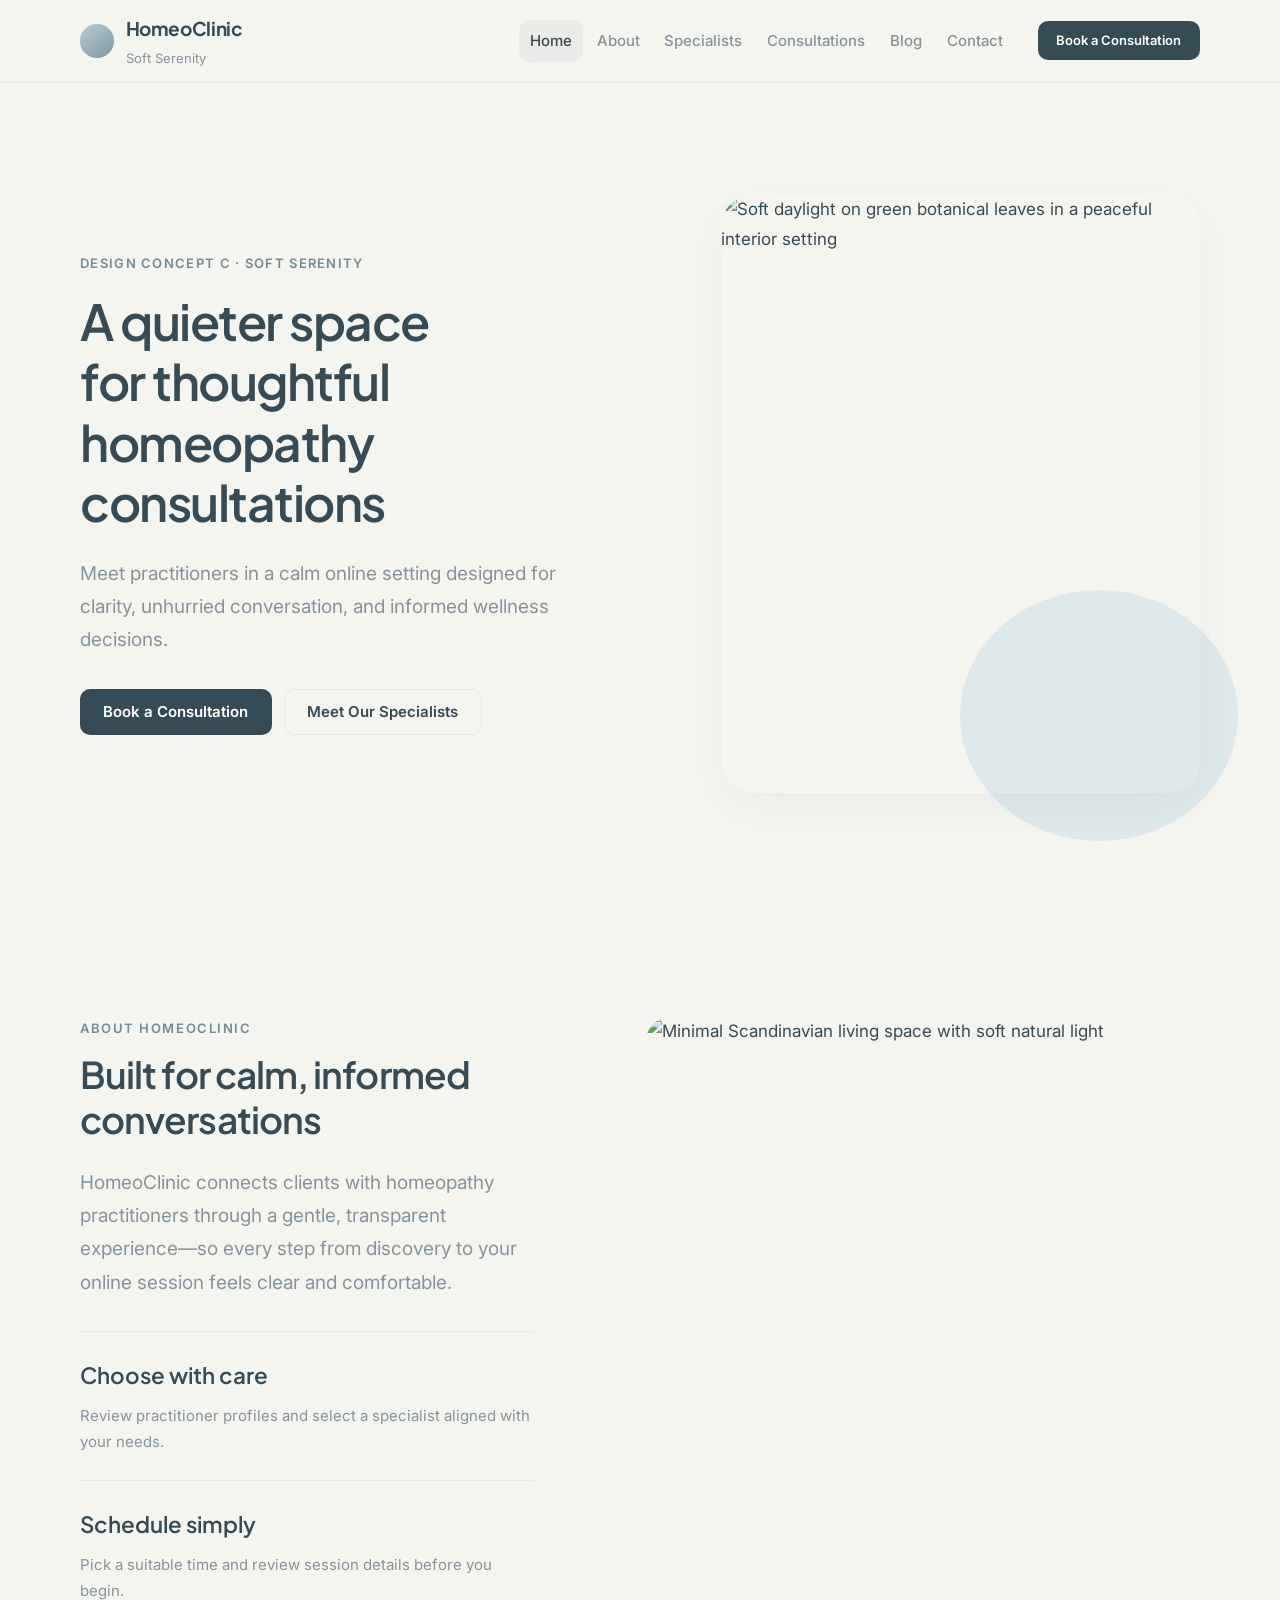
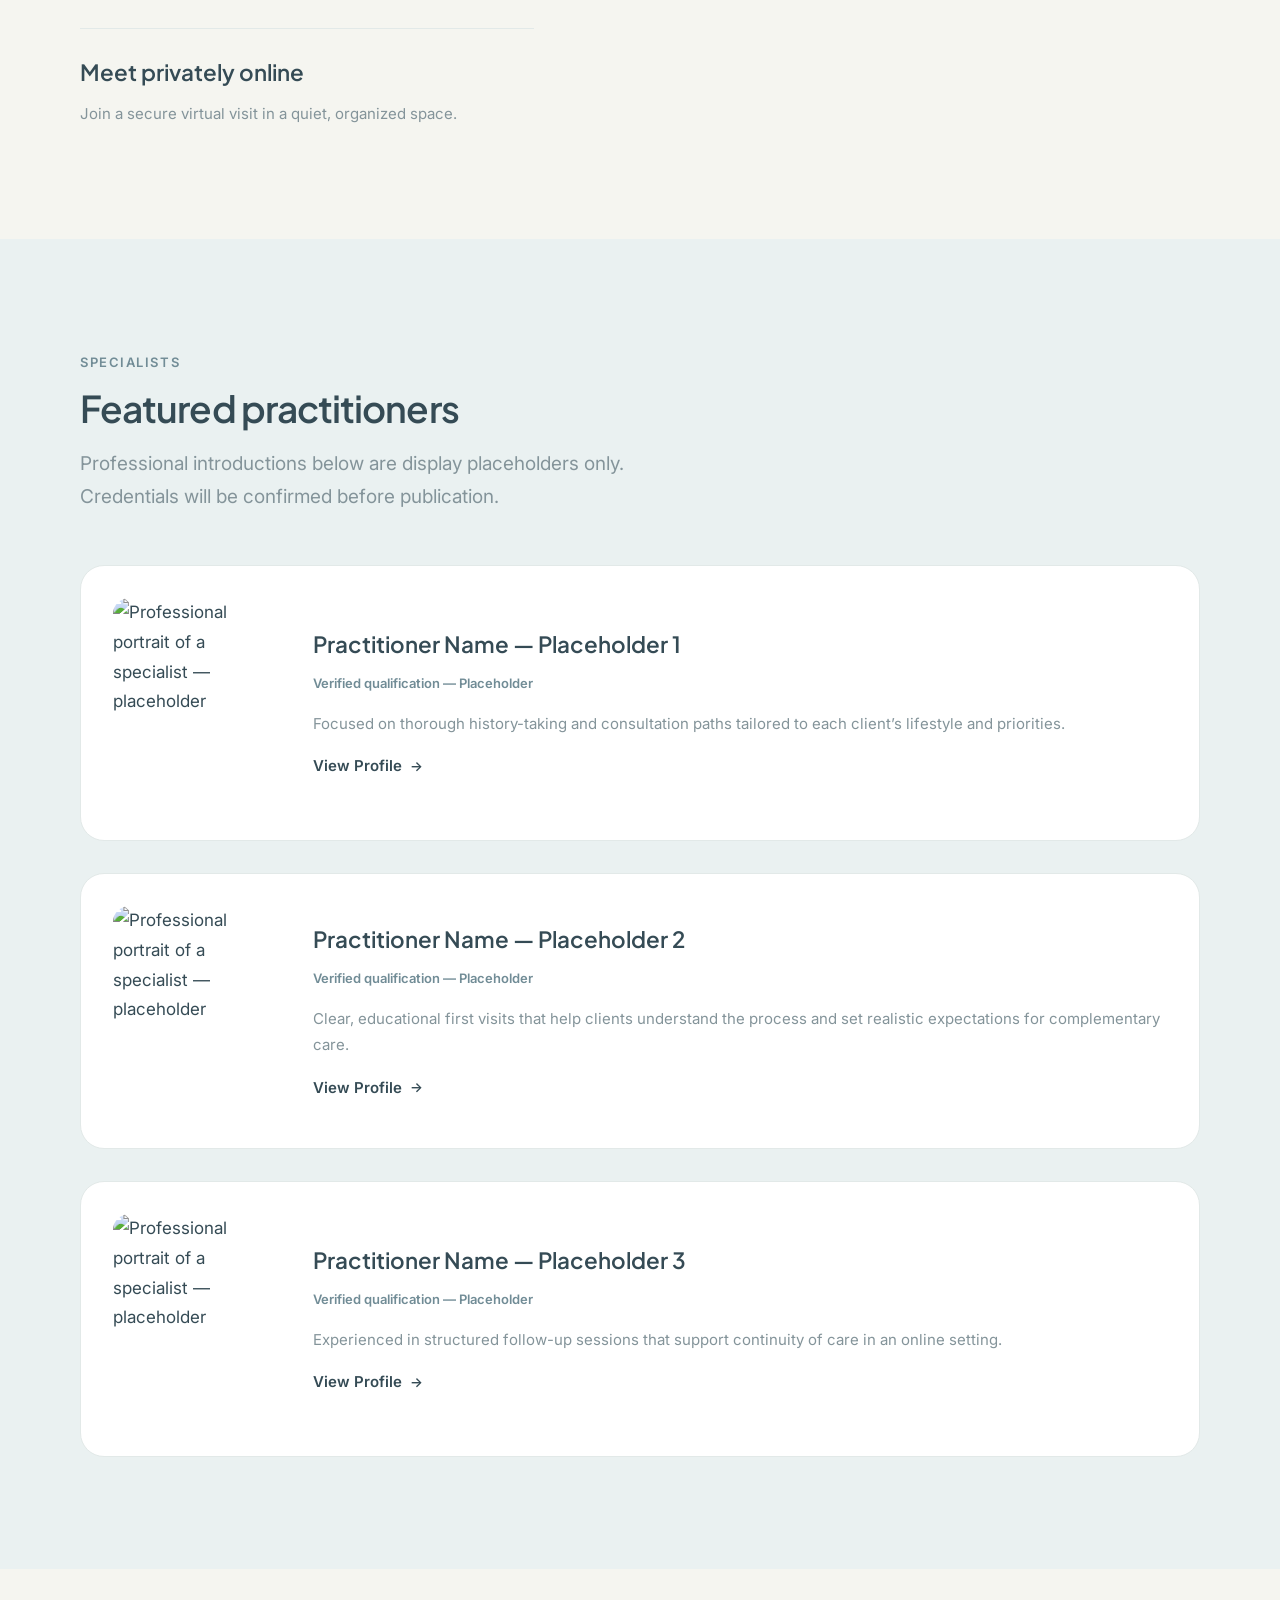
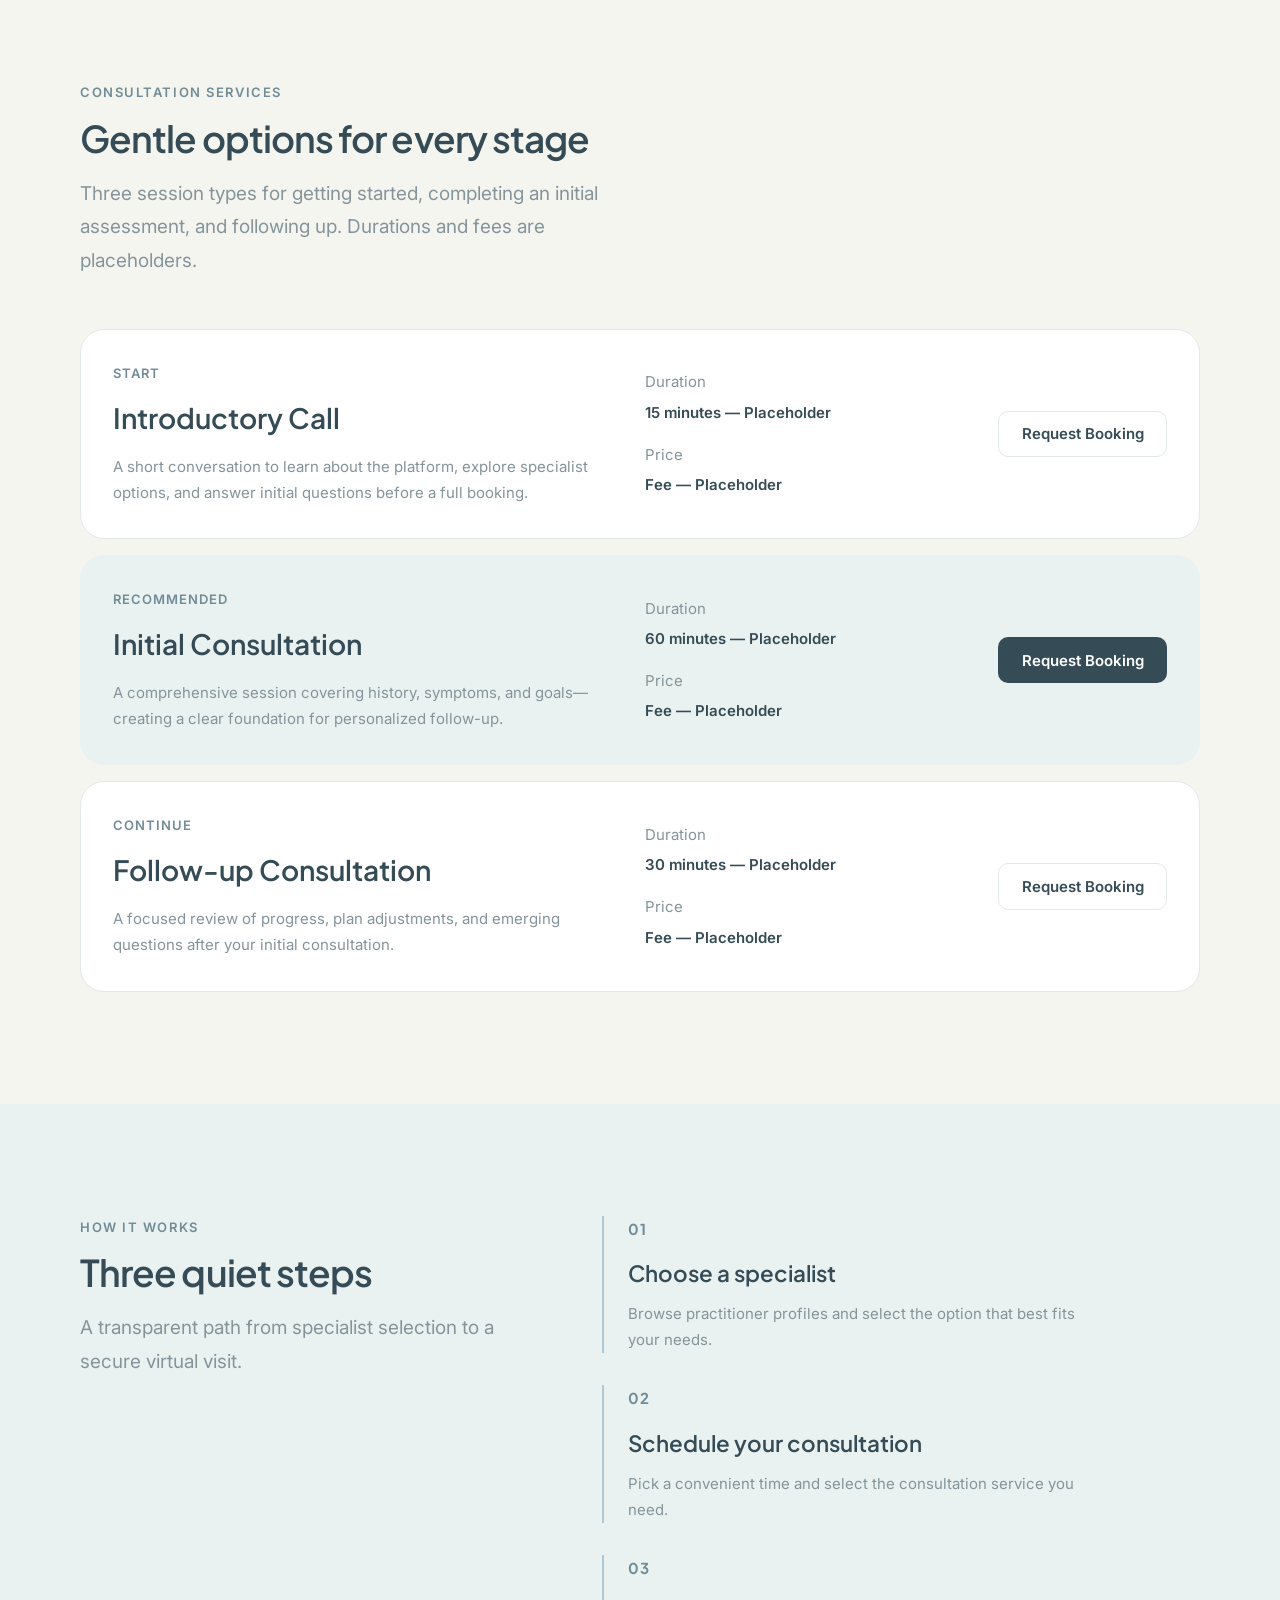
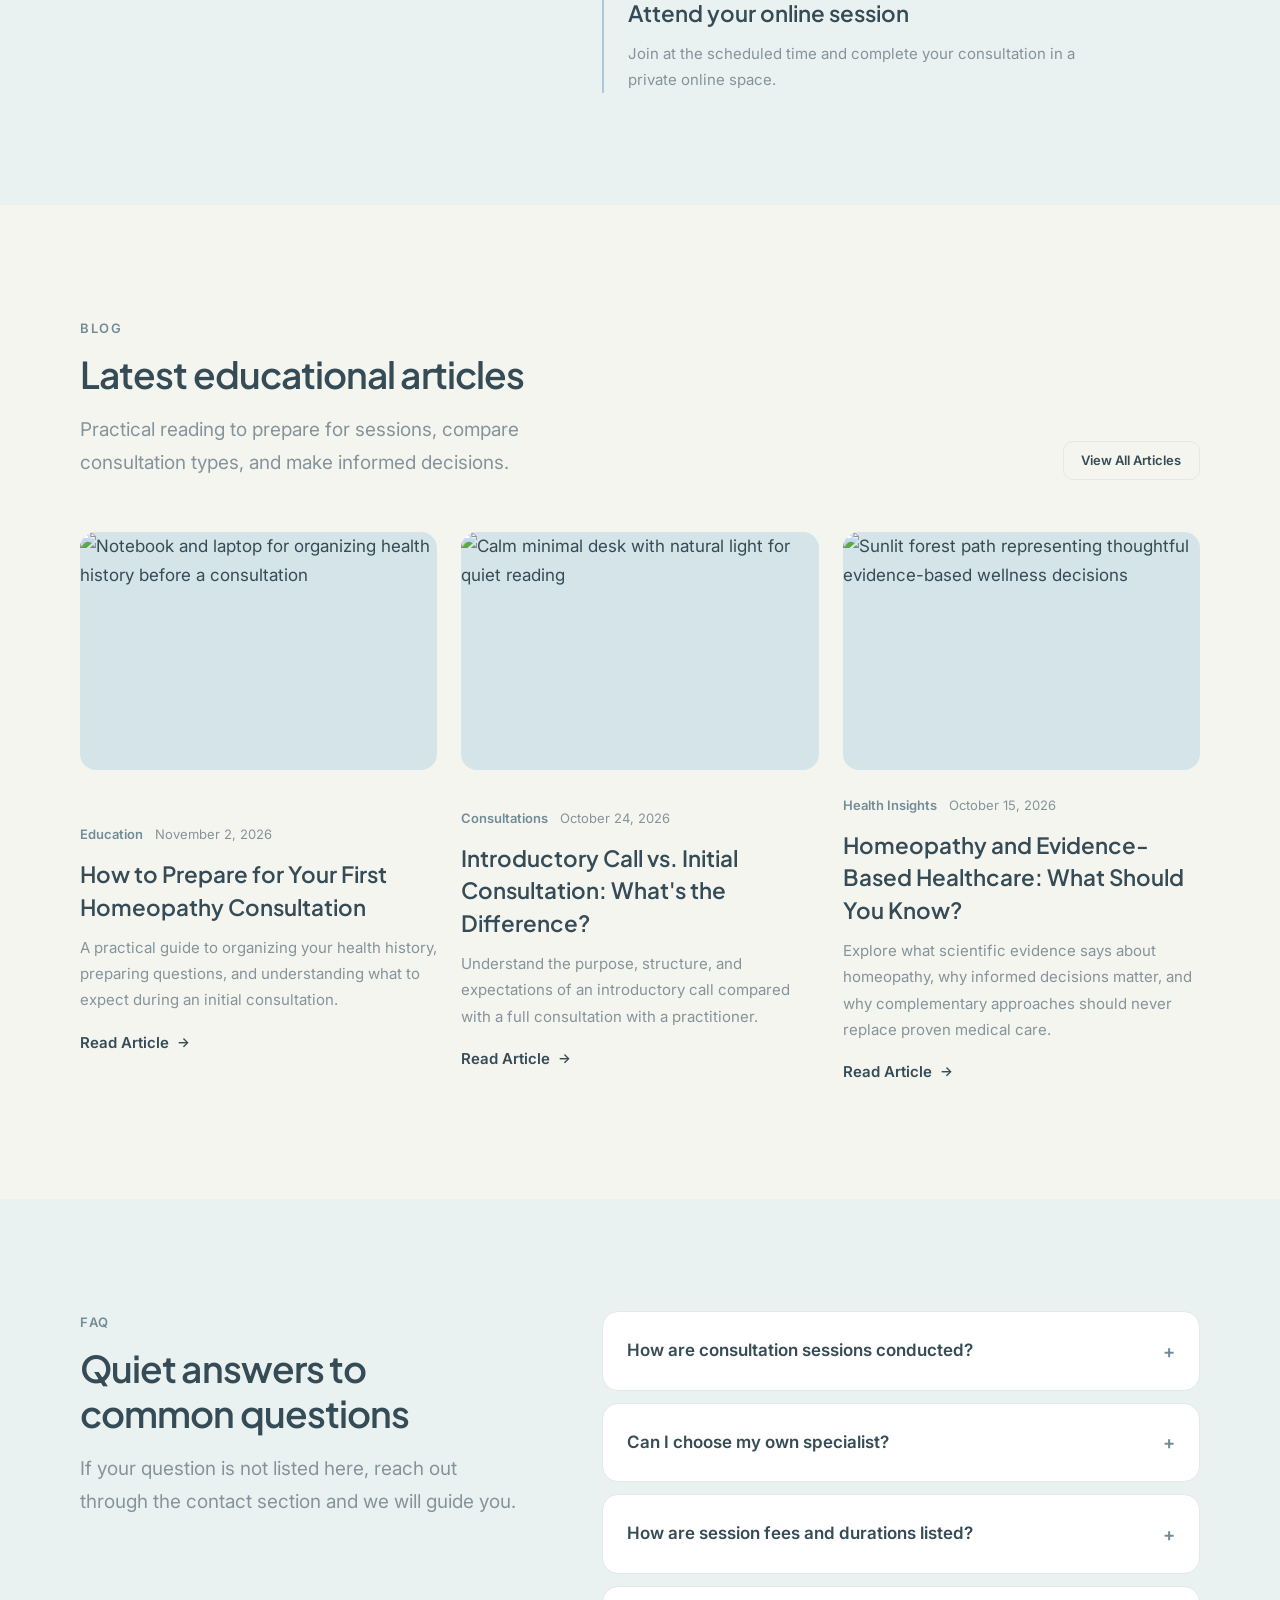
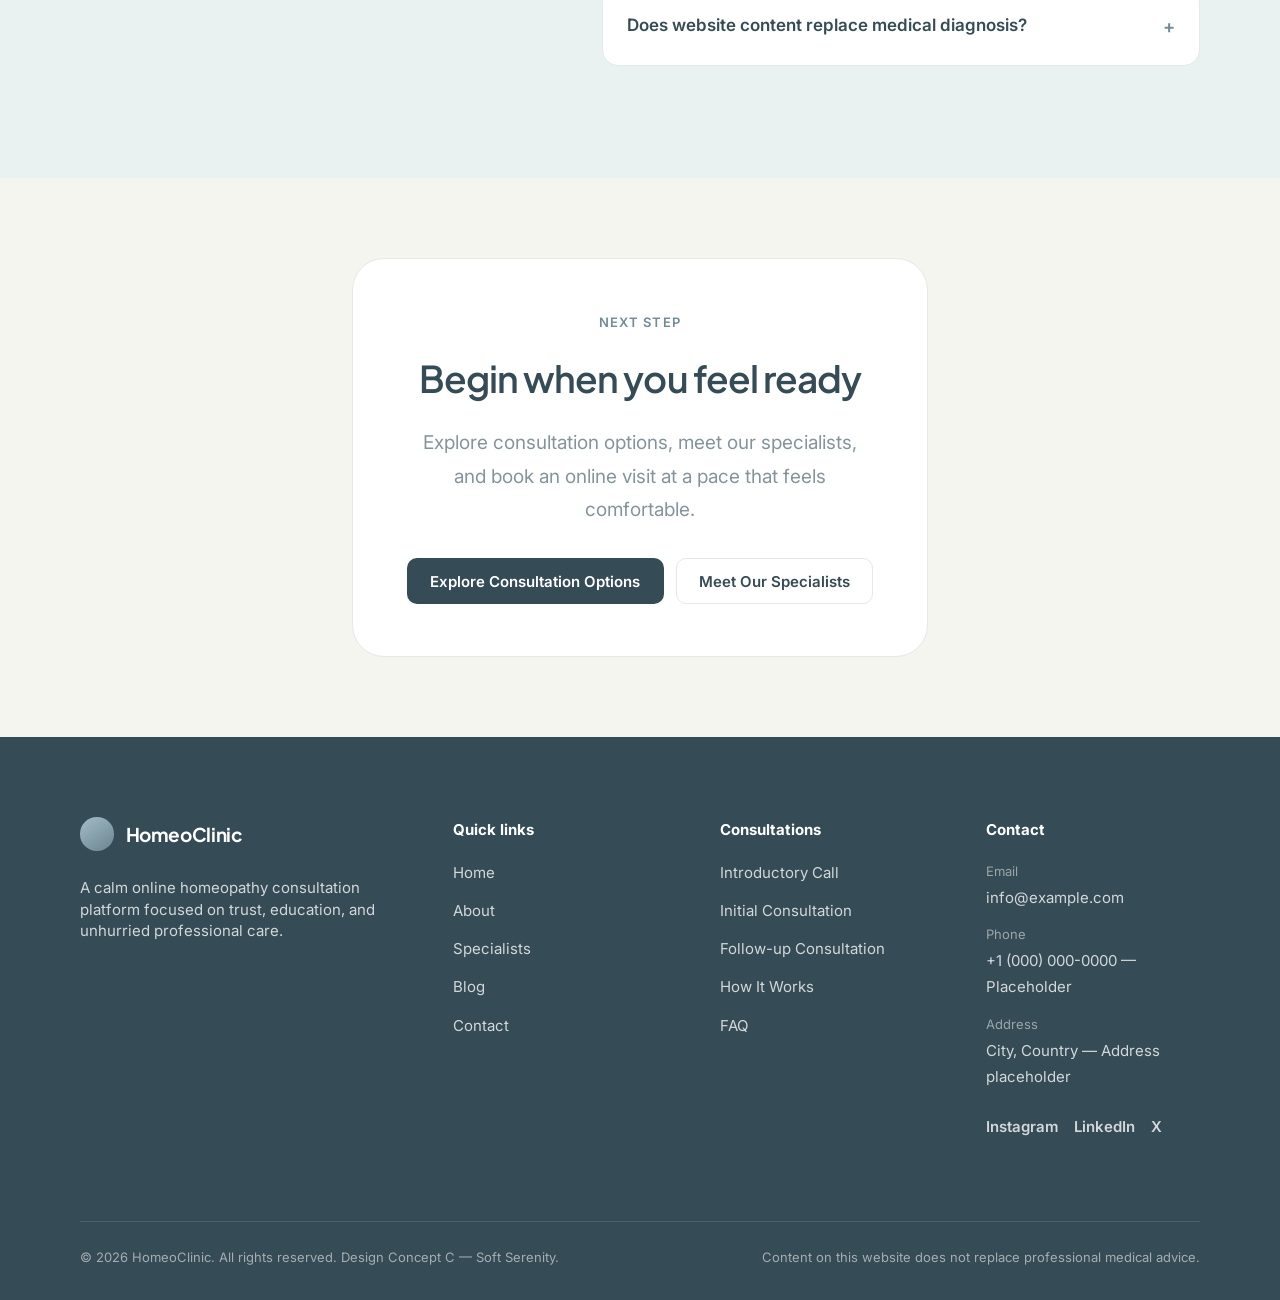
==== 3/index-serenity.html @ cbde7ae1 "1.0" ====
<!DOCTYPE html>
<html lang="en" dir="ltr">
<head>
  <meta charset="UTF-8">
  <meta name="viewport" content="width=device-width, initial-scale=1.0">
  <meta name="description" content="HomeoClinic Soft Serenity — a calm, minimal online homeopathy consultation experience with verified practitioners and thoughtful guidance.">
  <title>HomeoClinic | Soft Serenity — Calm Online Consultations</title>
  <link rel="preconnect" href="https://fonts.googleapis.com">
  <link rel="preconnect" href="https://fonts.gstatic.com" crossorigin>
  <link href="https://fonts.googleapis.com/css2?family=Inter:wght@400;500;600&family=Manrope:wght@400;500;600;700&family=Plus+Jakarta+Sans:wght@500;600;700&display=swap" rel="stylesheet">
  <link rel="stylesheet" href="css/serenity-style.css">
  <link rel="stylesheet" href="../shared/hero-scroll.css">
</head>
<body>
  <a class="skip-link" href="#main">Skip to main content</a>

  <header class="site-header">
    <div class="container site-header__inner">
      <a class="brand" href="index-serenity.html" aria-label="HomeoClinic — Home">
        <span class="brand__mark" aria-hidden="true"></span>
        <span class="brand__text">
          <span class="brand__name">HomeoClinic</span>
          <span class="brand__tag">Soft Serenity</span>
        </span>
      </a>

      <input class="nav-toggle" type="checkbox" id="nav-toggle" aria-label="Toggle navigation menu">
      <label class="nav-toggle-btn" for="nav-toggle">
        <span class="nav-toggle-btn__bar" aria-hidden="true"></span>
        <span class="nav-toggle-btn__bar" aria-hidden="true"></span>
        <span class="nav-toggle-btn__bar" aria-hidden="true"></span>
        <span class="visually-hidden">Main menu</span>
      </label>

      <nav class="main-nav" aria-label="Primary">
        <ul class="main-nav__list">
          <li><a class="main-nav__link main-nav__link--active" href="index-serenity.html" aria-current="page">Home</a></li>
          <li><a class="main-nav__link" href="#about">About</a></li>
          <li><a class="main-nav__link" href="#specialists">Specialists</a></li>
          <li><a class="main-nav__link" href="#services">Consultations</a></li>
          <li><a class="main-nav__link" href="#blog">Blog</a></li>
          <li><a class="main-nav__link" href="#contact">Contact</a></li>
        </ul>
        <a class="btn btn--primary btn--sm site-header__cta" href="#services">Book a Consultation</a>
      </nav>
    </div>
  </header>

  <main id="main">
    <section class="hero" data-hero aria-labelledby="hero-title">
      <div class="container hero__grid">
        <div class="hero__copy" data-hero-copy>
          <p class="hero__eyebrow">Design Concept C · Soft Serenity</p>
          <h1 id="hero-title" class="hero__title">A quieter space for thoughtful homeopathy consultations</h1>
          <p class="hero__desc">
            Meet practitioners in a calm online setting designed for clarity, unhurried conversation, and informed wellness decisions.
          </p>
          <div class="hero__actions">
            <a class="btn btn--primary" href="#services">Book a Consultation</a>
            <a class="btn btn--quiet" href="#specialists">Meet Our Specialists</a>
          </div>
        </div>
        <figure class="hero__visual" data-hero-visual>
          <img
            class="hero__image"
            src="https://images.unsplash.com/photo-1501004318641-b39e6451bec6?auto=format&fit=crop&w=1400&q=80"
            alt="Soft daylight on green botanical leaves in a peaceful interior setting"
            width="1400"
            height="1600">
        </figure>
      </div>
    </section>

    <section class="about section" id="about" aria-labelledby="about-title">
      <div class="container about__layout">
        <div class="about__intro">
          <p class="section-label">About HomeoClinic</p>
          <h2 id="about-title" class="section-title">Built for calm, informed conversations</h2>
        </div>
        <div class="about__body">
          <p class="about__lead">
            HomeoClinic connects clients with homeopathy practitioners through a gentle, transparent experience—so every step from discovery to your online session feels clear and comfortable.
          </p>
          <div class="about__points">
            <article class="about__point">
              <h3 class="about__point-title">Choose with care</h3>
              <p class="about__point-text">Review practitioner profiles and select a specialist aligned with your needs.</p>
            </article>
            <article class="about__point">
              <h3 class="about__point-title">Schedule simply</h3>
              <p class="about__point-text">Pick a suitable time and review session details before you begin.</p>
            </article>
            <article class="about__point">
              <h3 class="about__point-title">Meet privately online</h3>
              <p class="about__point-text">Join a secure virtual visit in a quiet, organized space.</p>
            </article>
          </div>
        </div>
        <figure class="about__visual">
          <img
            class="about__image"
            src="https://images.unsplash.com/photo-1618221195710-dd6b41faaea6?auto=format&fit=crop&w=1200&q=80"
            alt="Minimal Scandinavian living space with soft natural light"
            width="1200"
            height="900"
            loading="lazy">
        </figure>
      </div>
    </section>

    <section class="specialists section section--soft" id="specialists" aria-labelledby="specialists-title">
      <div class="container">
        <div class="section-header">
          <p class="section-label">Specialists</p>
          <h2 id="specialists-title" class="section-title">Featured practitioners</h2>
          <p class="section-lead">
            Professional introductions below are display placeholders only. Credentials will be confirmed before publication.
          </p>
        </div>

        <div class="specialists__list">
          <article class="specialist">
            <img
              class="specialist__image"
              src="https://images.unsplash.com/photo-1559839734-2b71ea197ec2?auto=format&fit=crop&w=800&q=80"
              alt="Professional portrait of a specialist — placeholder"
              width="800"
              height="1000"
              loading="lazy">
            <div class="specialist__content">
              <h3 class="specialist__name">Practitioner Name — Placeholder 1</h3>
              <p class="specialist__cred">Verified qualification — Placeholder</p>
              <p class="specialist__bio">
                Focused on thorough history-taking and consultation paths tailored to each client’s lifestyle and priorities.
              </p>
              <a class="text-link" href="#specialists">View Profile</a>
            </div>
          </article>

          <article class="specialist">
            <img
              class="specialist__image"
              src="https://images.unsplash.com/photo-1612349317150-e413f6a5b16d?auto=format&fit=crop&w=800&q=80"
              alt="Professional portrait of a specialist — placeholder"
              width="800"
              height="1000"
              loading="lazy">
            <div class="specialist__content">
              <h3 class="specialist__name">Practitioner Name — Placeholder 2</h3>
              <p class="specialist__cred">Verified qualification — Placeholder</p>
              <p class="specialist__bio">
                Clear, educational first visits that help clients understand the process and set realistic expectations for complementary care.
              </p>
              <a class="text-link" href="#specialists">View Profile</a>
            </div>
          </article>

          <article class="specialist">
            <img
              class="specialist__image"
              src="https://images.unsplash.com/photo-1594824476967-48c8b964273f?auto=format&fit=crop&w=800&q=80"
              alt="Professional portrait of a specialist — placeholder"
              width="800"
              height="1000"
              loading="lazy">
            <div class="specialist__content">
              <h3 class="specialist__name">Practitioner Name — Placeholder 3</h3>
              <p class="specialist__cred">Verified qualification — Placeholder</p>
              <p class="specialist__bio">
                Experienced in structured follow-up sessions that support continuity of care in an online setting.
              </p>
              <a class="text-link" href="#specialists">View Profile</a>
            </div>
          </article>
        </div>
      </div>
    </section>

    <section class="services section" id="services" aria-labelledby="services-title">
      <div class="container">
        <div class="section-header">
          <p class="section-label">Consultation Services</p>
          <h2 id="services-title" class="section-title">Gentle options for every stage</h2>
          <p class="section-lead">
            Three session types for getting started, completing an initial assessment, and following up. Durations and fees are placeholders.
          </p>
        </div>

        <div class="services__rows">
          <article class="service-row">
            <div class="service-row__main">
              <p class="service-row__eyebrow">Start</p>
              <h3 class="service-row__title">Introductory Call</h3>
              <p class="service-row__desc">
                A short conversation to learn about the platform, explore specialist options, and answer initial questions before a full booking.
              </p>
            </div>
            <dl class="service-row__meta">
              <div>
                <dt>Duration</dt>
                <dd>15 minutes — Placeholder</dd>
              </div>
              <div>
                <dt>Price</dt>
                <dd>Fee — Placeholder</dd>
              </div>
            </dl>
            <a class="btn btn--soft" href="#services">Request Booking</a>
          </article>

          <article class="service-row service-row--featured">
            <div class="service-row__main">
              <p class="service-row__eyebrow">Recommended</p>
              <h3 class="service-row__title">Initial Consultation</h3>
              <p class="service-row__desc">
                A comprehensive session covering history, symptoms, and goals—creating a clear foundation for personalized follow-up.
              </p>
            </div>
            <dl class="service-row__meta">
              <div>
                <dt>Duration</dt>
                <dd>60 minutes — Placeholder</dd>
              </div>
              <div>
                <dt>Price</dt>
                <dd>Fee — Placeholder</dd>
              </div>
            </dl>
            <a class="btn btn--primary" href="#services">Request Booking</a>
          </article>

          <article class="service-row">
            <div class="service-row__main">
              <p class="service-row__eyebrow">Continue</p>
              <h3 class="service-row__title">Follow-up Consultation</h3>
              <p class="service-row__desc">
                A focused review of progress, plan adjustments, and emerging questions after your initial consultation.
              </p>
            </div>
            <dl class="service-row__meta">
              <div>
                <dt>Duration</dt>
                <dd>30 minutes — Placeholder</dd>
              </div>
              <div>
                <dt>Price</dt>
                <dd>Fee — Placeholder</dd>
              </div>
            </dl>
            <a class="btn btn--soft" href="#services">Request Booking</a>
          </article>
        </div>
      </div>
    </section>

    <section class="process section section--soft" id="how-it-works" aria-labelledby="process-title">
      <div class="container process__layout">
        <div class="process__intro">
          <p class="section-label">How It Works</p>
          <h2 id="process-title" class="section-title">Three quiet steps</h2>
          <p class="section-lead">
            A transparent path from specialist selection to a secure virtual visit.
          </p>
        </div>
        <ol class="process__steps">
          <li class="process__step">
            <span class="process__num">01</span>
            <h3 class="process__title">Choose a specialist</h3>
            <p class="process__text">Browse practitioner profiles and select the option that best fits your needs.</p>
          </li>
          <li class="process__step">
            <span class="process__num">02</span>
            <h3 class="process__title">Schedule your consultation</h3>
            <p class="process__text">Pick a convenient time and select the consultation service you need.</p>
          </li>
          <li class="process__step">
            <span class="process__num">03</span>
            <h3 class="process__title">Attend your online session</h3>
            <p class="process__text">Join at the scheduled time and complete your consultation in a private online space.</p>
          </li>
        </ol>
      </div>
    </section>

    <section class="blog section" id="blog" aria-labelledby="blog-title">
      <div class="container">
        <div class="section-header section-header--split">
          <div>
            <p class="section-label">Blog</p>
            <h2 id="blog-title" class="section-title">Latest educational articles</h2>
            <p class="section-lead">
              Practical reading to prepare for sessions, compare consultation types, and make informed decisions.
            </p>
          </div>
          <a class="btn btn--quiet btn--sm" href="#blog">View All Articles</a>
        </div>

        <div class="articles">
          <article class="article">
            <a class="article__media" href="#blog" tabindex="-1" aria-hidden="true">
              <img
                class="article__image"
                src="https://images.unsplash.com/photo-1454165804606-c3d57bc86b40?auto=format&fit=crop&w=900&q=80"
                alt="Notebook and laptop for organizing health history before a consultation"
                width="900"
                height="600"
                loading="lazy">
            </a>
            <div class="article__body">
              <p class="article__meta">
                <span class="article__category">Education</span>
                <time datetime="2026-11-02">November 2, 2026</time>
              </p>
              <h3 class="article__title">
                <a href="#blog">How to Prepare for Your First Homeopathy Consultation</a>
              </h3>
              <p class="article__excerpt">
                A practical guide to organizing your health history, preparing questions, and understanding what to expect during an initial consultation.
              </p>
              <a class="text-link" href="#blog">Read Article</a>
            </div>
          </article>

          <article class="article">
            <a class="article__media" href="#blog" tabindex="-1" aria-hidden="true">
              <img
                class="article__image"
                src="https://images.unsplash.com/photo-1519710164239-da123dc03ef4?auto=format&fit=crop&w=900&q=80"
                alt="Calm minimal desk with natural light for quiet reading"
                width="900"
                height="600"
                loading="lazy">
            </a>
            <div class="article__body">
              <p class="article__meta">
                <span class="article__category">Consultations</span>
                <time datetime="2026-10-24">October 24, 2026</time>
              </p>
              <h3 class="article__title">
                <a href="#blog">Introductory Call vs. Initial Consultation: What's the Difference?</a>
              </h3>
              <p class="article__excerpt">
                Understand the purpose, structure, and expectations of an introductory call compared with a full consultation with a practitioner.
              </p>
              <a class="text-link" href="#blog">Read Article</a>
            </div>
          </article>

          <article class="article">
            <a class="article__media" href="#blog" tabindex="-1" aria-hidden="true">
              <img
                class="article__image"
                src="https://images.unsplash.com/photo-1441974231531-c6227db76b6e?auto=format&fit=crop&w=900&q=80"
                alt="Sunlit forest path representing thoughtful evidence-based wellness decisions"
                width="900"
                height="600"
                loading="lazy">
            </a>
            <div class="article__body">
              <p class="article__meta">
                <span class="article__category">Health Insights</span>
                <time datetime="2026-10-15">October 15, 2026</time>
              </p>
              <h3 class="article__title">
                <a href="#blog">Homeopathy and Evidence-Based Healthcare: What Should You Know?</a>
              </h3>
              <p class="article__excerpt">
                Explore what scientific evidence says about homeopathy, why informed decisions matter, and why complementary approaches should never replace proven medical care.
              </p>
              <a class="text-link" href="#blog">Read Article</a>
            </div>
          </article>
        </div>
      </div>
    </section>

    <section class="faq section section--soft" id="faq" aria-labelledby="faq-title">
      <div class="container faq__layout">
        <div class="faq__intro">
          <p class="section-label">FAQ</p>
          <h2 id="faq-title" class="section-title">Quiet answers to common questions</h2>
          <p class="section-lead">
            If your question is not listed here, reach out through the contact section and we will guide you.
          </p>
        </div>

        <div class="faq__list">
          <details class="faq-item">
            <summary class="faq-item__summary">How are consultation sessions conducted?</summary>
            <div class="faq-item__content">
              <p>
                After booking, you receive a private online session link at the scheduled time. Visits take place in a secure virtual space—no in-person attendance is required.
              </p>
            </div>
          </details>

          <details class="faq-item">
            <summary class="faq-item__summary">Can I choose my own specialist?</summary>
            <div class="faq-item__content">
              <p>
                Yes. Before booking, you can review practitioner profiles and select a specialist based on focus area and consultation style.
              </p>
            </div>
          </details>

          <details class="faq-item">
            <summary class="faq-item__summary">How are session fees and durations listed?</summary>
            <div class="faq-item__content">
              <p>
                Each service lists duration and pricing in the Consultations section. Current values are placeholders and will be updated once final rates are confirmed.
              </p>
            </div>
          </details>

          <details class="faq-item">
            <summary class="faq-item__summary">Does website content replace medical diagnosis?</summary>
            <div class="faq-item__content">
              <p>
                No. Articles and consultations offered here are educational and complementary. They do not replace diagnosis, treatment, or advice from your licensed physician. Seek emergency care when needed.
              </p>
            </div>
          </details>
        </div>
      </div>
    </section>

    <section class="final-cta" aria-labelledby="final-cta-title">
      <div class="container final-cta__inner">
        <p class="final-cta__eyebrow">Next step</p>
        <h2 id="final-cta-title" class="final-cta__title">Begin when you feel ready</h2>
        <p class="final-cta__text">
          Explore consultation options, meet our specialists, and book an online visit at a pace that feels comfortable.
        </p>
        <div class="final-cta__actions">
          <a class="btn btn--primary" href="#services">Explore Consultation Options</a>
          <a class="btn btn--quiet" href="#specialists">Meet Our Specialists</a>
        </div>
      </div>
    </section>
  </main>

  <footer class="site-footer" id="contact">
    <div class="container">
      <div class="site-footer__grid">
        <div class="site-footer__brand">
          <a class="brand brand--footer" href="index-serenity.html">
            <span class="brand__mark" aria-hidden="true"></span>
            <span class="brand__text">
              <span class="brand__name">HomeoClinic</span>
            </span>
          </a>
          <p class="site-footer__desc">
            A calm online homeopathy consultation platform focused on trust, education, and unhurried professional care.
          </p>
        </div>

        <nav class="footer-nav" aria-label="Footer navigation">
          <h3 class="footer-nav__title">Quick links</h3>
          <ul class="footer-nav__list">
            <li><a href="index-serenity.html">Home</a></li>
            <li><a href="#about">About</a></li>
            <li><a href="#specialists">Specialists</a></li>
            <li><a href="#blog">Blog</a></li>
            <li><a href="#contact">Contact</a></li>
          </ul>
        </nav>

        <nav class="footer-nav" aria-label="Consultation links">
          <h3 class="footer-nav__title">Consultations</h3>
          <ul class="footer-nav__list">
            <li><a href="#services">Introductory Call</a></li>
            <li><a href="#services">Initial Consultation</a></li>
            <li><a href="#services">Follow-up Consultation</a></li>
            <li><a href="#how-it-works">How It Works</a></li>
            <li><a href="#faq">FAQ</a></li>
          </ul>
        </nav>

        <div class="footer-contact">
          <h3 class="footer-nav__title">Contact</h3>
          <ul class="footer-contact__list">
            <li>
              <span class="footer-contact__label">Email</span>
              <a href="mailto:info@example.com">info@example.com</a>
            </li>
            <li>
              <span class="footer-contact__label">Phone</span>
              <a href="tel:+10000000000">+1 (000) 000-0000 — Placeholder</a>
            </li>
            <li>
              <span class="footer-contact__label">Address</span>
              <span>City, Country — Address placeholder</span>
            </li>
          </ul>
          <ul class="social-links" aria-label="Social media">
            <li><a href="#contact" aria-label="Instagram">Instagram</a></li>
            <li><a href="#contact" aria-label="LinkedIn">LinkedIn</a></li>
            <li><a href="#contact" aria-label="X">X</a></li>
          </ul>
        </div>
      </div>

      <div class="site-footer__bottom">
        <p>&copy; 2026 HomeoClinic. All rights reserved. Design Concept C — Soft Serenity.</p>
        <p class="site-footer__disclaimer">Content on this website does not replace professional medical advice.</p>
      </div>
    </div>
  </footer>
  <script src="../shared/hero-scroll.js" defer></script>
</body>
</html>
---- 3/css/serenity-style.css ----
/* ==========================================================================
   HomeoClinic — Design Concept C: Soft Serenity
   Mobile-first · LTR · Editorial · BEM
   ========================================================================== */

:root {
  --primary: #718C96;
  --primary-dark: #354B55;
  --secondary: #AFC8D5;
  --accent: #D5E4E9;
  --surface-soft: #EAF1F1;
  --background: #F5F5F0;
  --surface: #FFFFFF;
  --text-primary: #354B55;
  --text-secondary: #84949A;
  --border: #E2E9E8;

  --font-body: "Inter", "Manrope", system-ui, sans-serif;
  --font-display: "Plus Jakarta Sans", "Manrope", system-ui, sans-serif;

  --fs-xs: clamp(0.75rem, 0.72rem + 0.12vw, 0.8125rem);
  --fs-sm: clamp(0.875rem, 0.84rem + 0.18vw, 0.9375rem);
  --fs-base: clamp(1rem, 0.97rem + 0.14vw, 1.0625rem);
  --fs-md: clamp(1.0625rem, 1.01rem + 0.25vw, 1.1875rem);
  --fs-lg: clamp(1.2rem, 1.1rem + 0.4vw, 1.4rem);
  --fs-xl: clamp(1.4rem, 1.2rem + 0.7vw, 1.75rem);
  --fs-2xl: clamp(1.7rem, 1.35rem + 1.2vw, 2.35rem);
  --fs-3xl: clamp(2.1rem, 1.55rem + 2vw, 3.1rem);

  --lh-tight: 1.22;
  --lh-snug: 1.45;
  --lh-body: 1.75;

  --space-1: 0.25rem;
  --space-2: 0.5rem;
  --space-3: 0.75rem;
  --space-4: 1rem;
  --space-5: 1.5rem;
  --space-6: 2rem;
  --space-7: 3.25rem;
  --space-8: 5rem;
  --space-9: 7rem;
  --space-10: 9rem;

  --radius-sm: 0.625rem;
  --radius-md: 1rem;
  --radius-lg: 1.5rem;
  --radius-xl: 2rem;

  --shadow-soft: 0 14px 40px rgba(53, 75, 85, 0.05);
  --container: min(1120px, calc(100% - 2.75rem));
  --header-h: 4.75rem;
  --transition: 240ms ease;
}

*,
*::before,
*::after {
  box-sizing: border-box;
}

html {
  scroll-behavior: smooth;
}

body {
  margin: 0;
  font-family: var(--font-body);
  font-size: var(--fs-base);
  line-height: var(--lh-body);
  color: var(--text-primary);
  background: var(--background);
  text-rendering: optimizeLegibility;
  -webkit-font-smoothing: antialiased;
}

img {
  display: block;
  max-width: 100%;
  height: auto;
}

a {
  color: inherit;
  text-decoration: none;
}

ul,
ol {
  margin: 0;
  padding: 0;
  list-style: none;
}

h1,
h2,
h3,
p,
figure,
dl,
dd {
  margin: 0;
}

button,
input,
summary {
  font: inherit;
}

:focus-visible {
  outline: 2px solid var(--primary);
  outline-offset: 3px;
}

.visually-hidden {
  position: absolute;
  width: 1px;
  height: 1px;
  padding: 0;
  margin: -1px;
  overflow: hidden;
  clip: rect(0, 0, 0, 0);
  white-space: nowrap;
  border: 0;
}

.skip-link {
  position: absolute;
  left: var(--space-4);
  top: -100%;
  z-index: 1000;
  padding: var(--space-3) var(--space-4);
  background: var(--primary-dark);
  color: var(--surface);
  border-radius: var(--radius-sm);
}

.skip-link:focus {
  top: var(--space-4);
}

.container {
  width: var(--container);
  margin-left: auto;
  margin-right: auto;
}

.section {
  padding-top: var(--space-8);
  padding-bottom: var(--space-8);
}

.section--soft {
  background: var(--surface-soft);
}

.section-label {
  margin-bottom: var(--space-3);
  font-size: var(--fs-xs);
  font-weight: 600;
  letter-spacing: 0.12em;
  text-transform: uppercase;
  color: var(--primary);
}

.section-title {
  font-family: var(--font-display);
  font-size: var(--fs-2xl);
  font-weight: 600;
  letter-spacing: -0.025em;
  line-height: var(--lh-tight);
  color: var(--primary-dark);
}

.section-lead {
  margin-top: var(--space-4);
  max-width: 34rem;
  color: var(--text-secondary);
  font-size: var(--fs-md);
}

.section-header {
  margin-bottom: var(--space-7);
}

.section-header--split {
  display: flex;
  flex-direction: column;
  gap: var(--space-5);
  align-items: flex-start;
}

/* Buttons */

.btn {
  display: inline-flex;
  align-items: center;
  justify-content: center;
  gap: var(--space-2);
  min-height: 2.9rem;
  padding: 0.75rem 1.4rem;
  border: 1px solid transparent;
  border-radius: var(--radius-sm);
  font-size: var(--fs-sm);
  font-weight: 600;
  line-height: 1;
  text-align: center;
  transition:
    background-color var(--transition),
    color var(--transition),
    border-color var(--transition);
}

.btn--sm {
  min-height: 2.45rem;
  padding: 0.55rem 1.1rem;
  font-size: var(--fs-xs);
}

.btn--primary {
  background: var(--primary-dark);
  color: var(--surface);
}

.btn--primary:hover {
  background: #2b3e47;
}

.btn--soft {
  background: var(--surface);
  color: var(--primary-dark);
  border-color: var(--border);
}

.btn--soft:hover {
  background: var(--accent);
}

.btn--quiet {
  background: transparent;
  color: var(--primary-dark);
  border-color: var(--border);
}

.btn--quiet:hover {
  background: var(--surface);
}

.text-link {
  display: inline-flex;
  align-items: center;
  gap: var(--space-2);
  margin-top: var(--space-4);
  font-size: var(--fs-sm);
  font-weight: 600;
  color: var(--primary-dark);
  border-bottom: 1px solid transparent;
  transition: color var(--transition), border-color var(--transition);
}

.text-link::after {
  content: "→";
  font-size: 0.9em;
}

.text-link:hover {
  color: var(--primary);
  border-bottom-color: currentColor;
}

/* Brand & header */

.brand {
  display: inline-flex;
  align-items: center;
  gap: var(--space-3);
  min-width: 0;
}

.brand__mark {
  width: 2.1rem;
  height: 2.1rem;
  flex-shrink: 0;
  border-radius: 50%;
  background: linear-gradient(145deg, var(--secondary), var(--primary));
  opacity: 0.9;
}

.brand__text {
  display: flex;
  flex-direction: column;
  gap: 0.08rem;
}

.brand__name {
  font-family: var(--font-display);
  font-size: var(--fs-md);
  font-weight: 700;
  letter-spacing: -0.02em;
  color: var(--primary-dark);
}

.brand__tag {
  display: none;
  font-size: var(--fs-xs);
  color: var(--text-secondary);
}

@media (min-width: 480px) {
  .brand__tag {
    display: block;
  }
}

.brand--footer .brand__name {
  color: var(--surface);
}

.site-header {
  position: sticky;
  top: 0;
  z-index: 100;
  background: rgba(245, 245, 240, 0.88);
  backdrop-filter: blur(12px);
  border-bottom: 1px solid var(--border);
}

.site-header__inner {
  display: flex;
  align-items: center;
  justify-content: space-between;
  gap: var(--space-4);
  min-height: var(--header-h);
}

.nav-toggle {
  position: absolute;
  opacity: 0;
  pointer-events: none;
}

.nav-toggle-btn {
  display: inline-flex;
  flex-direction: column;
  justify-content: center;
  gap: 5px;
  width: 2.65rem;
  height: 2.65rem;
  padding: 0.6rem;
  border: 1px solid var(--border);
  border-radius: var(--radius-sm);
  background: var(--surface);
  cursor: pointer;
}

.nav-toggle-btn__bar {
  display: block;
  width: 100%;
  height: 1.5px;
  background: var(--primary-dark);
  border-radius: 999px;
  transition: transform var(--transition), opacity var(--transition);
}

.nav-toggle:checked + .nav-toggle-btn .nav-toggle-btn__bar:nth-child(1) {
  transform: translateY(6.5px) rotate(45deg);
}

.nav-toggle:checked + .nav-toggle-btn .nav-toggle-btn__bar:nth-child(2) {
  opacity: 0;
}

.nav-toggle:checked + .nav-toggle-btn .nav-toggle-btn__bar:nth-child(3) {
  transform: translateY(-6.5px) rotate(-45deg);
}

.main-nav {
  position: absolute;
  left: 0;
  right: 0;
  top: 100%;
  display: none;
  flex-direction: column;
  gap: var(--space-4);
  padding: var(--space-5);
  background: var(--background);
  border-bottom: 1px solid var(--border);
}

.nav-toggle:checked ~ .main-nav {
  display: flex;
}

.main-nav__list {
  display: flex;
  flex-direction: column;
  gap: var(--space-1);
}

.main-nav__link {
  display: block;
  padding: 0.65rem 0.75rem;
  border-radius: var(--radius-sm);
  font-size: var(--fs-sm);
  font-weight: 500;
  color: var(--text-secondary);
  transition: color var(--transition), background-color var(--transition);
}

.main-nav__link:hover,
.main-nav__link--active {
  color: var(--primary-dark);
  background: rgba(113, 140, 150, 0.08);
}

.site-header__cta {
  width: 100%;
}

/* Hero */

.hero {
  padding-top: var(--space-8);
  padding-bottom: var(--space-8);
}

.hero__grid {
  display: grid;
  gap: var(--space-7);
  align-items: center;
}

.hero__eyebrow {
  margin-bottom: var(--space-4);
  font-size: var(--fs-xs);
  font-weight: 600;
  letter-spacing: 0.1em;
  text-transform: uppercase;
  color: var(--primary);
}

.hero__title {
  font-family: var(--font-display);
  font-size: var(--fs-3xl);
  font-weight: 600;
  letter-spacing: -0.03em;
  line-height: var(--lh-tight);
  color: var(--primary-dark);
  text-wrap: balance;
  max-width: 16ch;
}

.hero__desc {
  margin-top: var(--space-5);
  max-width: 30rem;
  font-size: var(--fs-md);
  color: var(--text-secondary);
}

.hero__actions {
  display: flex;
  flex-wrap: wrap;
  gap: var(--space-3);
  margin-top: var(--space-6);
}

.hero__visual {
  margin: 0;
  position: relative;
}

.hero__visual::before {
  content: "";
  position: absolute;
  inset: auto -8% -8% auto;
  width: 58%;
  height: 42%;
  border-radius: 50%;
  background: var(--accent);
  z-index: -1;
  opacity: 0.75;
}

.hero__image {
  width: 100%;
  aspect-ratio: 4 / 5;
  object-fit: cover;
  object-position: center;
  border-radius: var(--radius-xl);
  box-shadow: var(--shadow-soft);
}

/* About — editorial */

.about__layout {
  display: grid;
  gap: var(--space-7);
}

.about__lead {
  font-size: var(--fs-md);
  color: var(--text-secondary);
  max-width: 38rem;
}

.about__points {
  display: grid;
  gap: var(--space-5);
  margin-top: var(--space-6);
}

.about__point {
  padding-top: var(--space-5);
  border-top: 1px solid var(--border);
}

.about__point-title {
  margin-bottom: var(--space-2);
  font-family: var(--font-display);
  font-size: var(--fs-lg);
  font-weight: 600;
  color: var(--primary-dark);
}

.about__point-text {
  font-size: var(--fs-sm);
  color: var(--text-secondary);
}

.about__visual {
  margin: 0;
}

.about__image {
  width: 100%;
  aspect-ratio: 16 / 11;
  object-fit: cover;
  border-radius: var(--radius-lg);
}

/* Specialists — horizontal editorial rows */

.specialists__list {
  display: grid;
  gap: var(--space-6);
}

.specialist {
  display: grid;
  gap: var(--space-5);
  align-items: center;
  padding: var(--space-5);
  background: var(--surface);
  border: 1px solid var(--border);
  border-radius: var(--radius-lg);
}

.specialist__image {
  width: 100%;
  max-width: 12rem;
  aspect-ratio: 4 / 5;
  object-fit: cover;
  border-radius: var(--radius-md);
  margin-left: auto;
  margin-right: auto;
}

.specialist__name {
  font-family: var(--font-display);
  font-size: var(--fs-lg);
  font-weight: 600;
  color: var(--primary-dark);
}

.specialist__cred {
  margin-top: var(--space-2);
  font-size: var(--fs-xs);
  font-weight: 600;
  color: var(--primary);
}

.specialist__bio {
  margin-top: var(--space-4);
  font-size: var(--fs-sm);
  color: var(--text-secondary);
}

/* Services — stacked editorial rows */

.services__rows {
  display: grid;
  gap: var(--space-4);
}

.service-row {
  display: grid;
  gap: var(--space-5);
  padding: var(--space-6);
  background: var(--surface);
  border: 1px solid var(--border);
  border-radius: var(--radius-lg);
}

.service-row--featured {
  background: var(--surface-soft);
  border-color: transparent;
}

.service-row__eyebrow {
  margin-bottom: var(--space-2);
  font-size: var(--fs-xs);
  font-weight: 600;
  letter-spacing: 0.08em;
  text-transform: uppercase;
  color: var(--primary);
}

.service-row__title {
  font-family: var(--font-display);
  font-size: var(--fs-xl);
  font-weight: 600;
  color: var(--primary-dark);
}

.service-row__desc {
  margin-top: var(--space-3);
  font-size: var(--fs-sm);
  color: var(--text-secondary);
  max-width: 36rem;
}

.service-row__meta {
  display: grid;
  gap: var(--space-3);
}

.service-row__meta div {
  display: flex;
  justify-content: space-between;
  gap: var(--space-4);
  font-size: var(--fs-sm);
}

.service-row__meta dt {
  color: var(--text-secondary);
}

.service-row__meta dd {
  font-weight: 600;
  color: var(--primary-dark);
}

.service-row .btn {
  justify-self: start;
}

/* Process */

.process__layout {
  display: grid;
  gap: var(--space-7);
}

.process__steps {
  display: grid;
  gap: var(--space-6);
}

.process__step {
  padding-left: var(--space-5);
  border-left: 2px solid var(--secondary);
}

.process__num {
  display: block;
  margin-bottom: var(--space-3);
  font-family: var(--font-display);
  font-size: var(--fs-sm);
  font-weight: 700;
  letter-spacing: 0.06em;
  color: var(--primary);
}

.process__title {
  margin-bottom: var(--space-2);
  font-family: var(--font-display);
  font-size: var(--fs-lg);
  font-weight: 600;
  color: var(--primary-dark);
}

.process__text {
  font-size: var(--fs-sm);
  color: var(--text-secondary);
  max-width: 28rem;
}

/* Articles */

.articles {
  display: grid;
  gap: var(--space-6);
}

.article {
  display: grid;
  gap: var(--space-5);
}

.article__media {
  display: block;
  overflow: hidden;
  border-radius: var(--radius-md);
  aspect-ratio: 3 / 2;
  background: var(--accent);
}

.article__image {
  width: 100%;
  height: 100%;
  object-fit: cover;
  transition: transform 700ms ease;
}

.article:hover .article__image {
  transform: scale(1.03);
}

.article__meta {
  display: flex;
  flex-wrap: wrap;
  gap: var(--space-3);
  margin-bottom: var(--space-3);
  font-size: var(--fs-xs);
  color: var(--text-secondary);
}

.article__category {
  font-weight: 600;
  color: var(--primary);
}

.article__title {
  font-family: var(--font-display);
  font-size: var(--fs-lg);
  font-weight: 600;
  line-height: var(--lh-snug);
  color: var(--primary-dark);
}

.article__title a:hover {
  color: var(--primary);
}

.article__excerpt {
  margin-top: var(--space-3);
  font-size: var(--fs-sm);
  color: var(--text-secondary);
}

.article__body .text-link {
  margin-top: var(--space-4);
}

/* FAQ */

.faq__layout {
  display: grid;
  gap: var(--space-7);
}

.faq__list {
  display: grid;
  gap: var(--space-3);
}

.faq-item {
  background: var(--surface);
  border: 1px solid var(--border);
  border-radius: var(--radius-md);
  overflow: hidden;
}

.faq-item__summary {
  position: relative;
  list-style: none;
  cursor: pointer;
  padding: var(--space-5);
  padding-right: 3rem;
  font-weight: 600;
  color: var(--primary-dark);
}

.faq-item__summary::-webkit-details-marker {
  display: none;
}

.faq-item__summary::after {
  content: "+";
  position: absolute;
  right: var(--space-5);
  top: 50%;
  transform: translateY(-50%);
  color: var(--primary);
  font-size: 1.15rem;
  line-height: 1;
}

.faq-item[open] .faq-item__summary::after {
  content: "–";
}

.faq-item__content {
  padding: 0 var(--space-5) var(--space-5);
  color: var(--text-secondary);
  font-size: var(--fs-sm);
}

/* Final CTA */

.final-cta {
  padding-top: var(--space-8);
  padding-bottom: var(--space-8);
}

.final-cta__inner {
  max-width: 36rem;
  padding: var(--space-7);
  background: var(--surface);
  border: 1px solid var(--border);
  border-radius: var(--radius-xl);
  text-align: center;
  margin-left: auto;
  margin-right: auto;
}

.final-cta__eyebrow {
  margin-bottom: var(--space-3);
  font-size: var(--fs-xs);
  font-weight: 600;
  letter-spacing: 0.1em;
  text-transform: uppercase;
  color: var(--primary);
}

.final-cta__title {
  font-family: var(--font-display);
  font-size: var(--fs-2xl);
  font-weight: 600;
  letter-spacing: -0.025em;
  color: var(--primary-dark);
}

.final-cta__text {
  margin-top: var(--space-4);
  color: var(--text-secondary);
  font-size: var(--fs-md);
}

.final-cta__actions {
  display: flex;
  flex-wrap: wrap;
  justify-content: center;
  gap: var(--space-3);
  margin-top: var(--space-6);
}

/* Footer */

.site-footer {
  padding-top: var(--space-8);
  padding-bottom: var(--space-6);
  background: var(--primary-dark);
  color: rgba(255, 255, 255, 0.78);
}

.site-footer__grid {
  display: grid;
  gap: var(--space-7);
}

.site-footer__desc {
  margin-top: var(--space-4);
  max-width: 22rem;
  font-size: var(--fs-sm);
  line-height: var(--lh-snug);
}

.footer-nav__title {
  margin-bottom: var(--space-4);
  font-size: var(--fs-sm);
  font-weight: 700;
  color: var(--surface);
}

.footer-nav__list,
.footer-contact__list {
  display: grid;
  gap: var(--space-3);
  font-size: var(--fs-sm);
}

.footer-nav__list a:hover,
.footer-contact__list a:hover,
.social-links a:hover {
  color: var(--secondary);
}

.footer-contact__label {
  display: block;
  margin-bottom: 0.15rem;
  font-size: var(--fs-xs);
  color: rgba(255, 255, 255, 0.5);
}

.social-links {
  display: flex;
  flex-wrap: wrap;
  gap: var(--space-4);
  margin-top: var(--space-5);
  font-size: var(--fs-sm);
  font-weight: 600;
}

.site-footer__bottom {
  display: flex;
  flex-direction: column;
  gap: var(--space-2);
  margin-top: var(--space-8);
  padding-top: var(--space-5);
  border-top: 1px solid rgba(255, 255, 255, 0.12);
  font-size: var(--fs-xs);
  color: rgba(255, 255, 255, 0.55);
}

.site-footer__disclaimer {
  max-width: 36rem;
}

@media (prefers-reduced-motion: reduce) {
  html {
    scroll-behavior: auto;
  }

  *,
  *::before,
  *::after {
    animation: none !important;
    transition: none !important;
  }
}

/* Tablet 768px+ */

@media (min-width: 768px) {
  :root {
    --container: min(1120px, calc(100% - 3.75rem));
    --header-h: 5.1rem;
  }

  .section {
    padding-top: var(--space-9);
    padding-bottom: var(--space-9);
  }

  .section-header--split {
    flex-direction: row;
    align-items: end;
    justify-content: space-between;
  }

  .hero {
    padding-top: var(--space-9);
    padding-bottom: var(--space-9);
  }

  .hero__grid {
    grid-template-columns: 1.05fr 0.95fr;
    gap: var(--space-8);
  }

  .about__layout {
    grid-template-columns: 0.9fr 1.1fr;
    grid-template-areas:
      "intro visual"
      "body visual";
    column-gap: var(--space-8);
    row-gap: var(--space-5);
    align-items: start;
  }

  .about__intro {
    grid-area: intro;
  }

  .about__body {
    grid-area: body;
  }

  .about__visual {
    grid-area: visual;
  }

  .about__image {
    aspect-ratio: 4 / 5;
    height: 100%;
    min-height: 28rem;
  }

  .specialist {
    grid-template-columns: 10.5rem 1fr;
    gap: var(--space-6);
    padding: var(--space-6);
  }

  .specialist__image {
    margin: 0;
    max-width: none;
  }

  .service-row {
    grid-template-columns: 1.4fr 0.9fr auto;
    align-items: center;
    gap: var(--space-6);
  }

  .service-row__meta {
    gap: var(--space-4);
  }

  .service-row__meta div {
    flex-direction: column;
    gap: var(--space-1);
  }

  .process__layout {
    grid-template-columns: 0.85fr 1.15fr;
    gap: var(--space-8);
    align-items: start;
  }

  .articles {
    grid-template-columns: repeat(3, 1fr);
    gap: var(--space-5);
  }

  .faq__layout {
    grid-template-columns: 0.85fr 1.15fr;
    gap: var(--space-8);
    align-items: start;
  }

  .site-footer__grid {
    grid-template-columns: 1.4fr 1fr 1fr;
  }

  .footer-contact {
    grid-column: 1 / -1;
  }

  .site-footer__bottom {
    flex-direction: row;
    justify-content: space-between;
    align-items: center;
  }
}

/* Laptop 1024px+ */

@media (min-width: 1024px) {
  .nav-toggle-btn {
    display: none;
  }

  .main-nav {
    position: static;
    display: flex;
    flex-direction: row;
    align-items: center;
    gap: var(--space-5);
    padding: 0;
    background: transparent;
    border: 0;
  }

  .main-nav__list {
    flex-direction: row;
    align-items: center;
    gap: 0.15rem;
  }

  .main-nav__link {
    padding: 0.5rem 0.7rem;
  }

  .site-header__cta {
    width: auto;
  }

  .hero__grid {
    gap: var(--space-9);
  }

  .about__layout {
    column-gap: var(--space-9);
  }

  .site-footer__grid {
    grid-template-columns: 1.5fr repeat(3, 1fr);
  }

  .footer-contact {
    grid-column: auto;
  }
}

/* Desktop 1440px+ */

@media (min-width: 1440px) {
  :root {
    --container: min(1200px, calc(100% - 5.5rem));
  }

  .section {
    padding-top: var(--space-10);
    padding-bottom: var(--space-10);
  }

  .hero {
    padding-top: var(--space-10);
    padding-bottom: var(--space-10);
  }
}

/* Desktop 1920px+ */

@media (min-width: 1920px) {
  :root {
    --container: min(1280px, calc(100% - 7rem));
  }
}
---- shared/hero-scroll.css ----
/* Shared Hero scroll animation helpers — visual identity stays in each concept CSS */

[data-hero] {
  position: relative;
}

[data-hero-visual],
[data-hero-copy] {
  will-change: transform, opacity;
  backface-visibility: hidden;
}

[data-hero-visual] {
  transform-origin: center center;
}

[data-hero-copy] {
  transform-origin: top center;
}

@media (prefers-reduced-motion: reduce) {
  [data-hero-visual],
  [data-hero-copy] {
    transform: none !important;
    opacity: 1 !important;
    will-change: auto;
  }
}
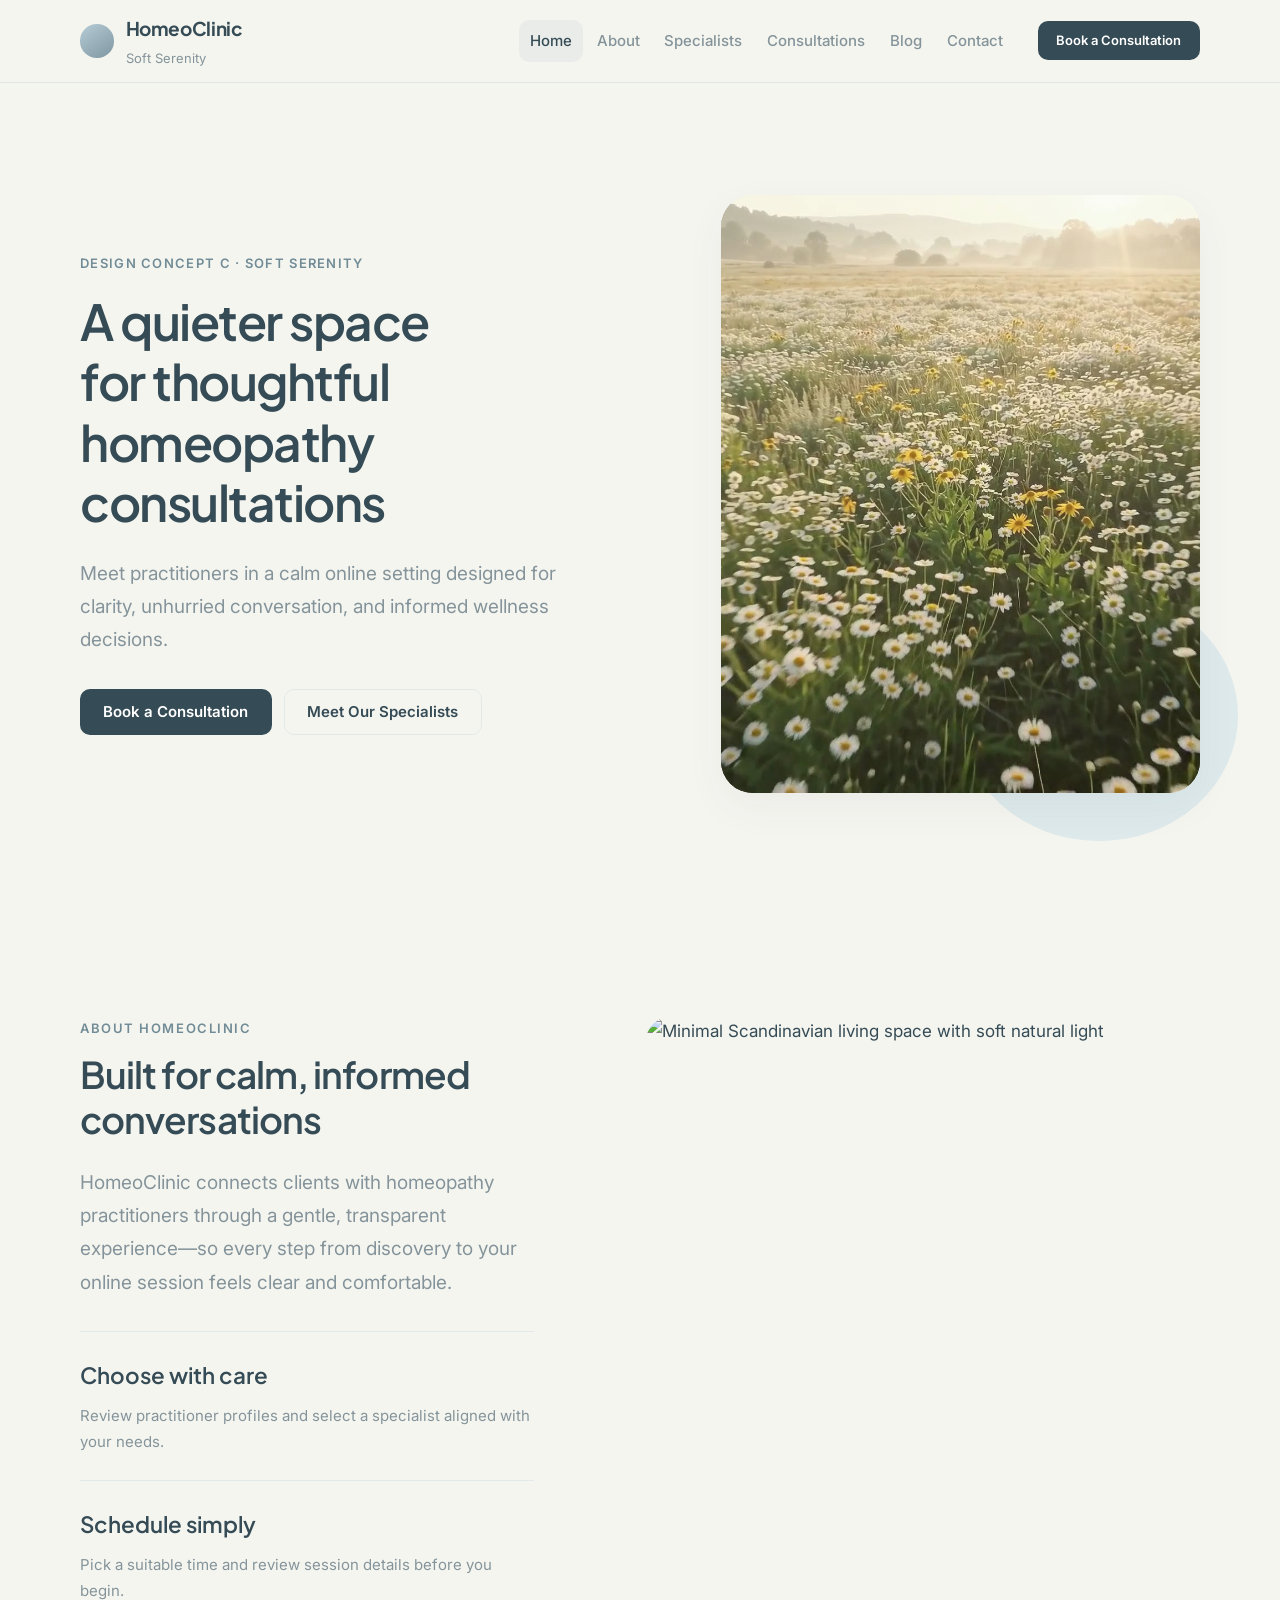
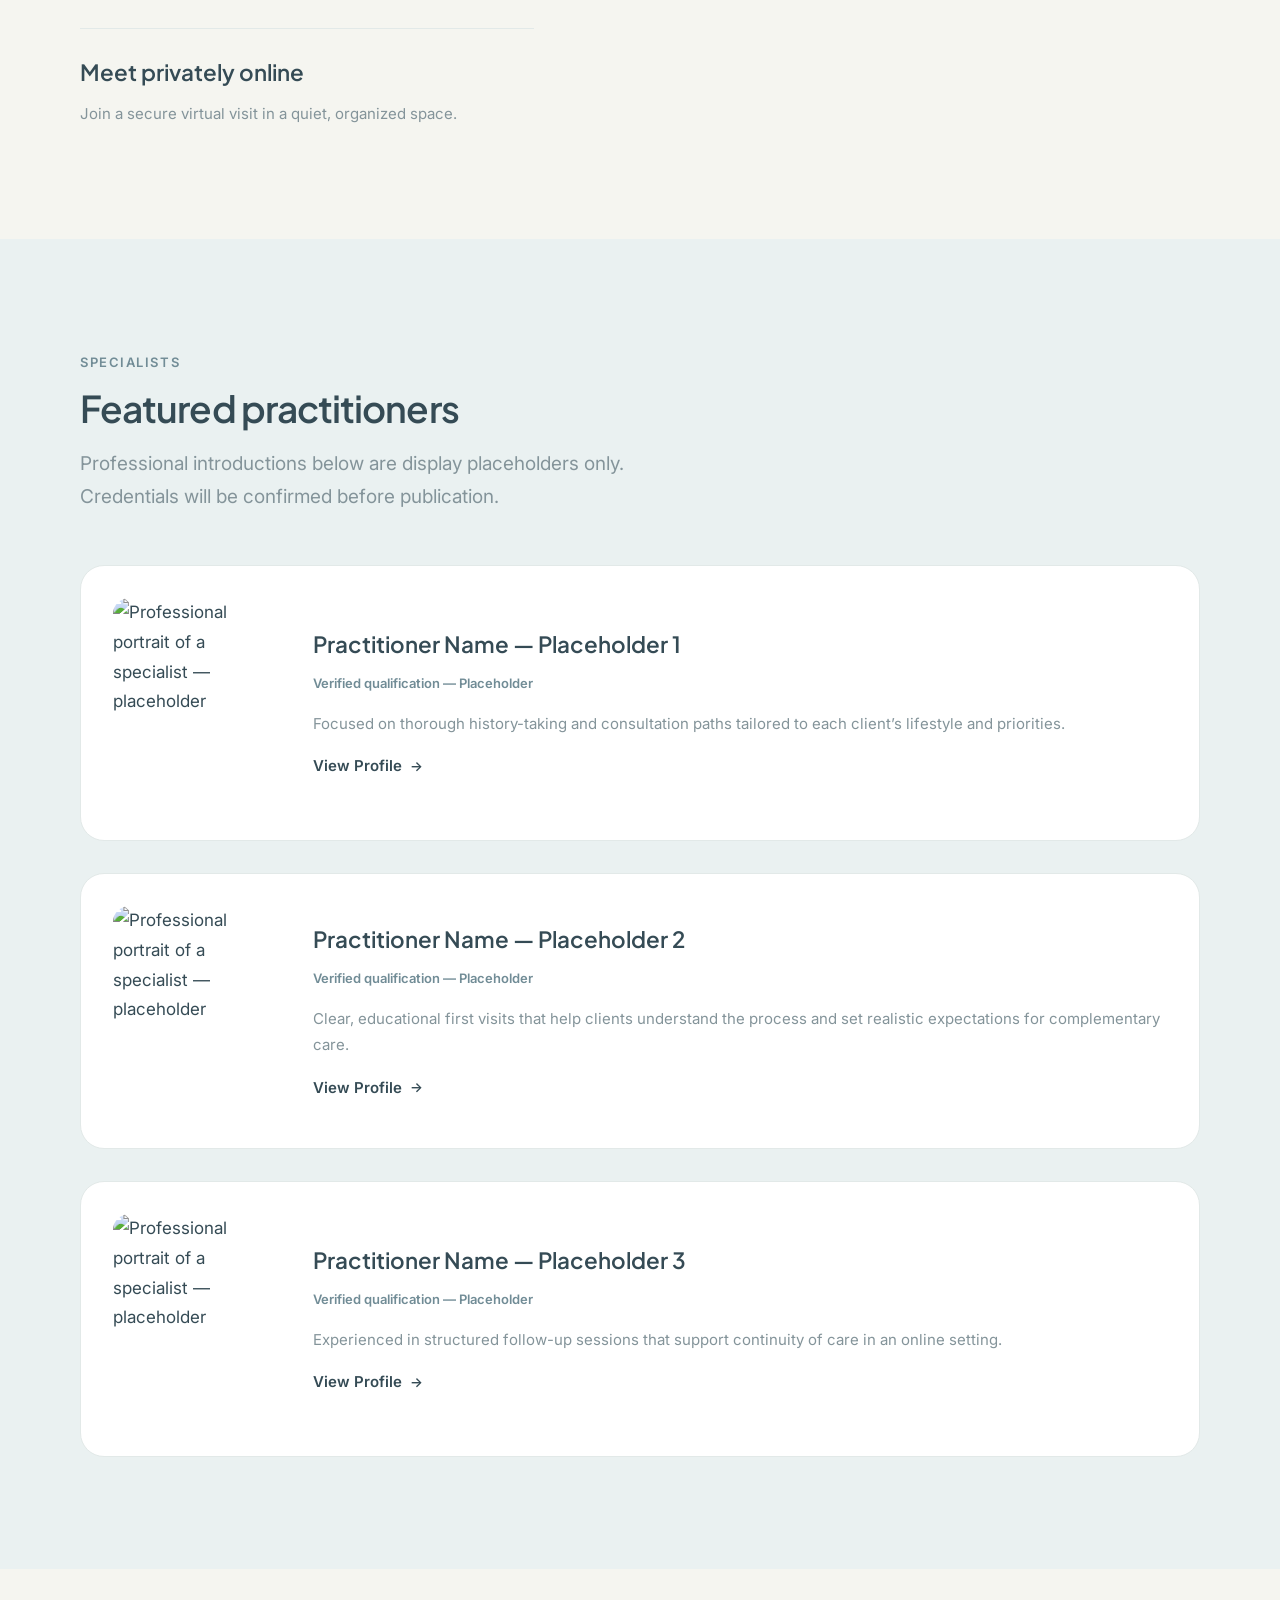
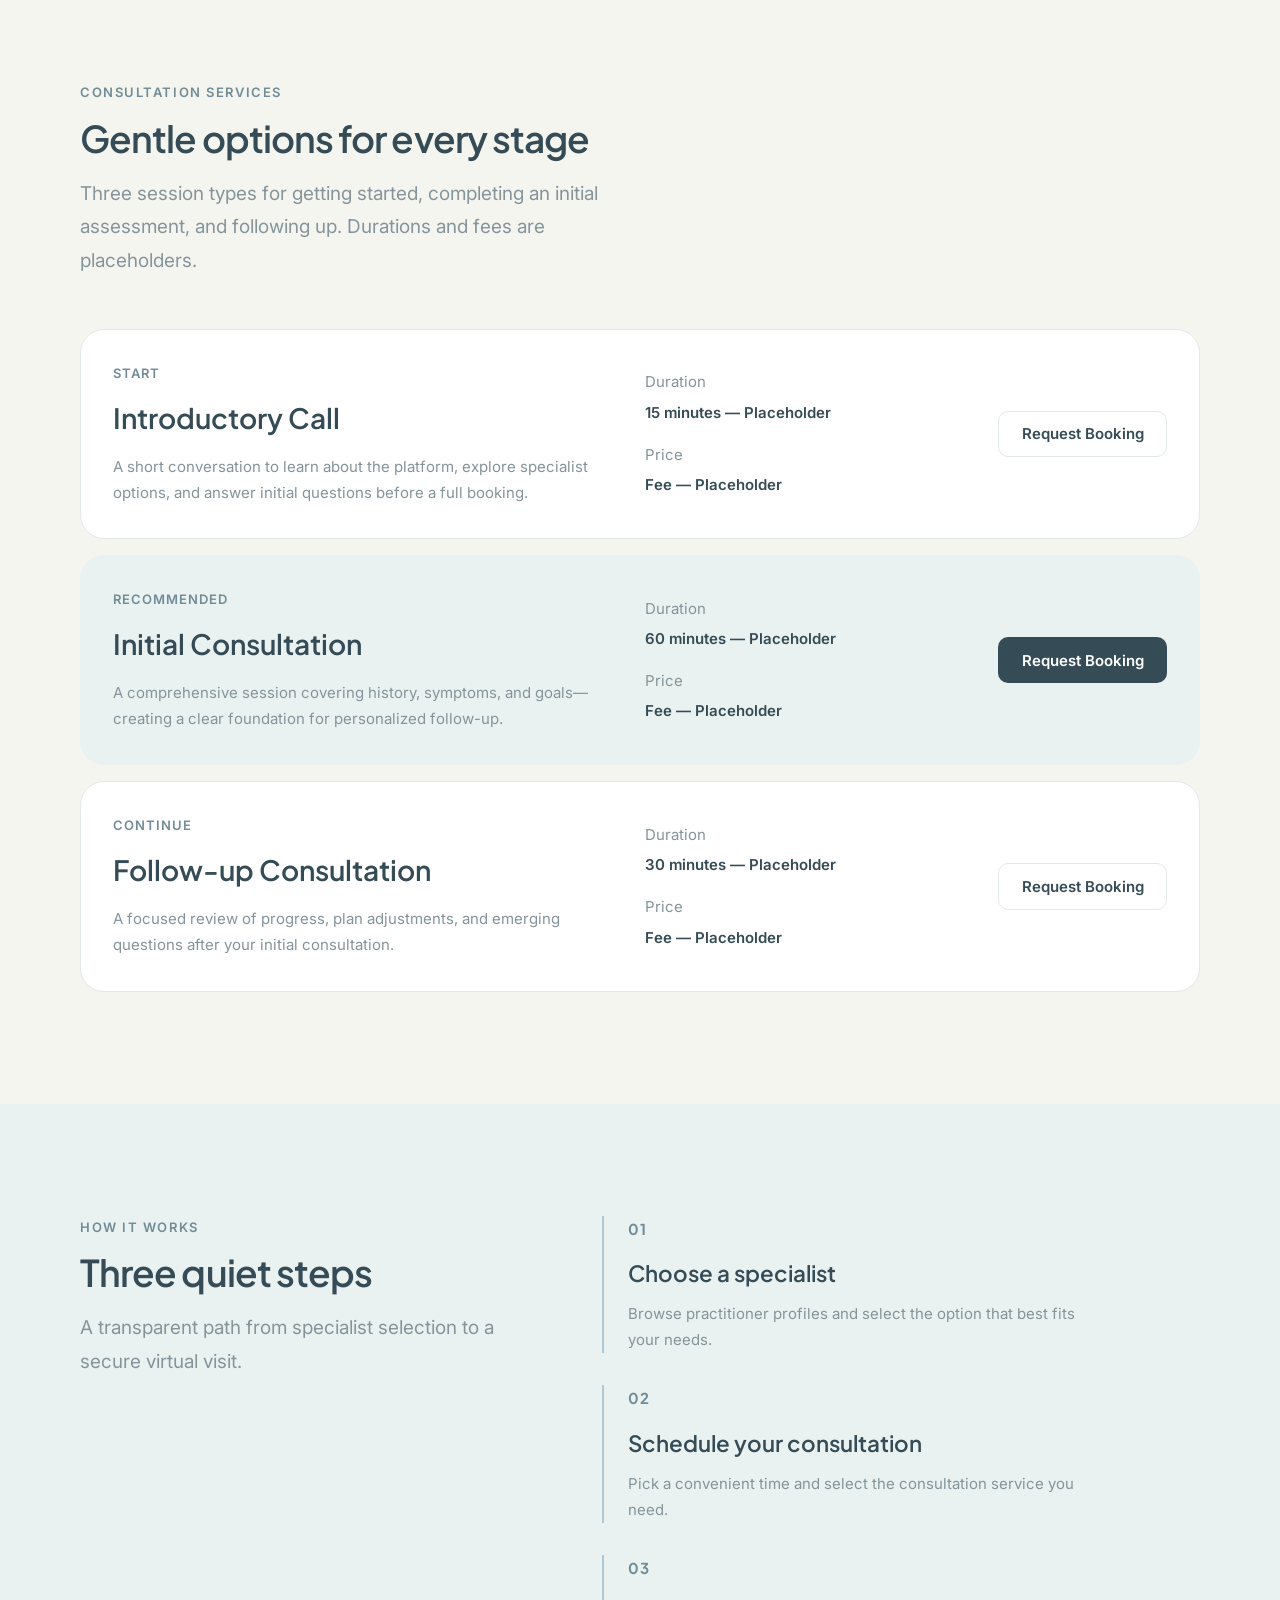
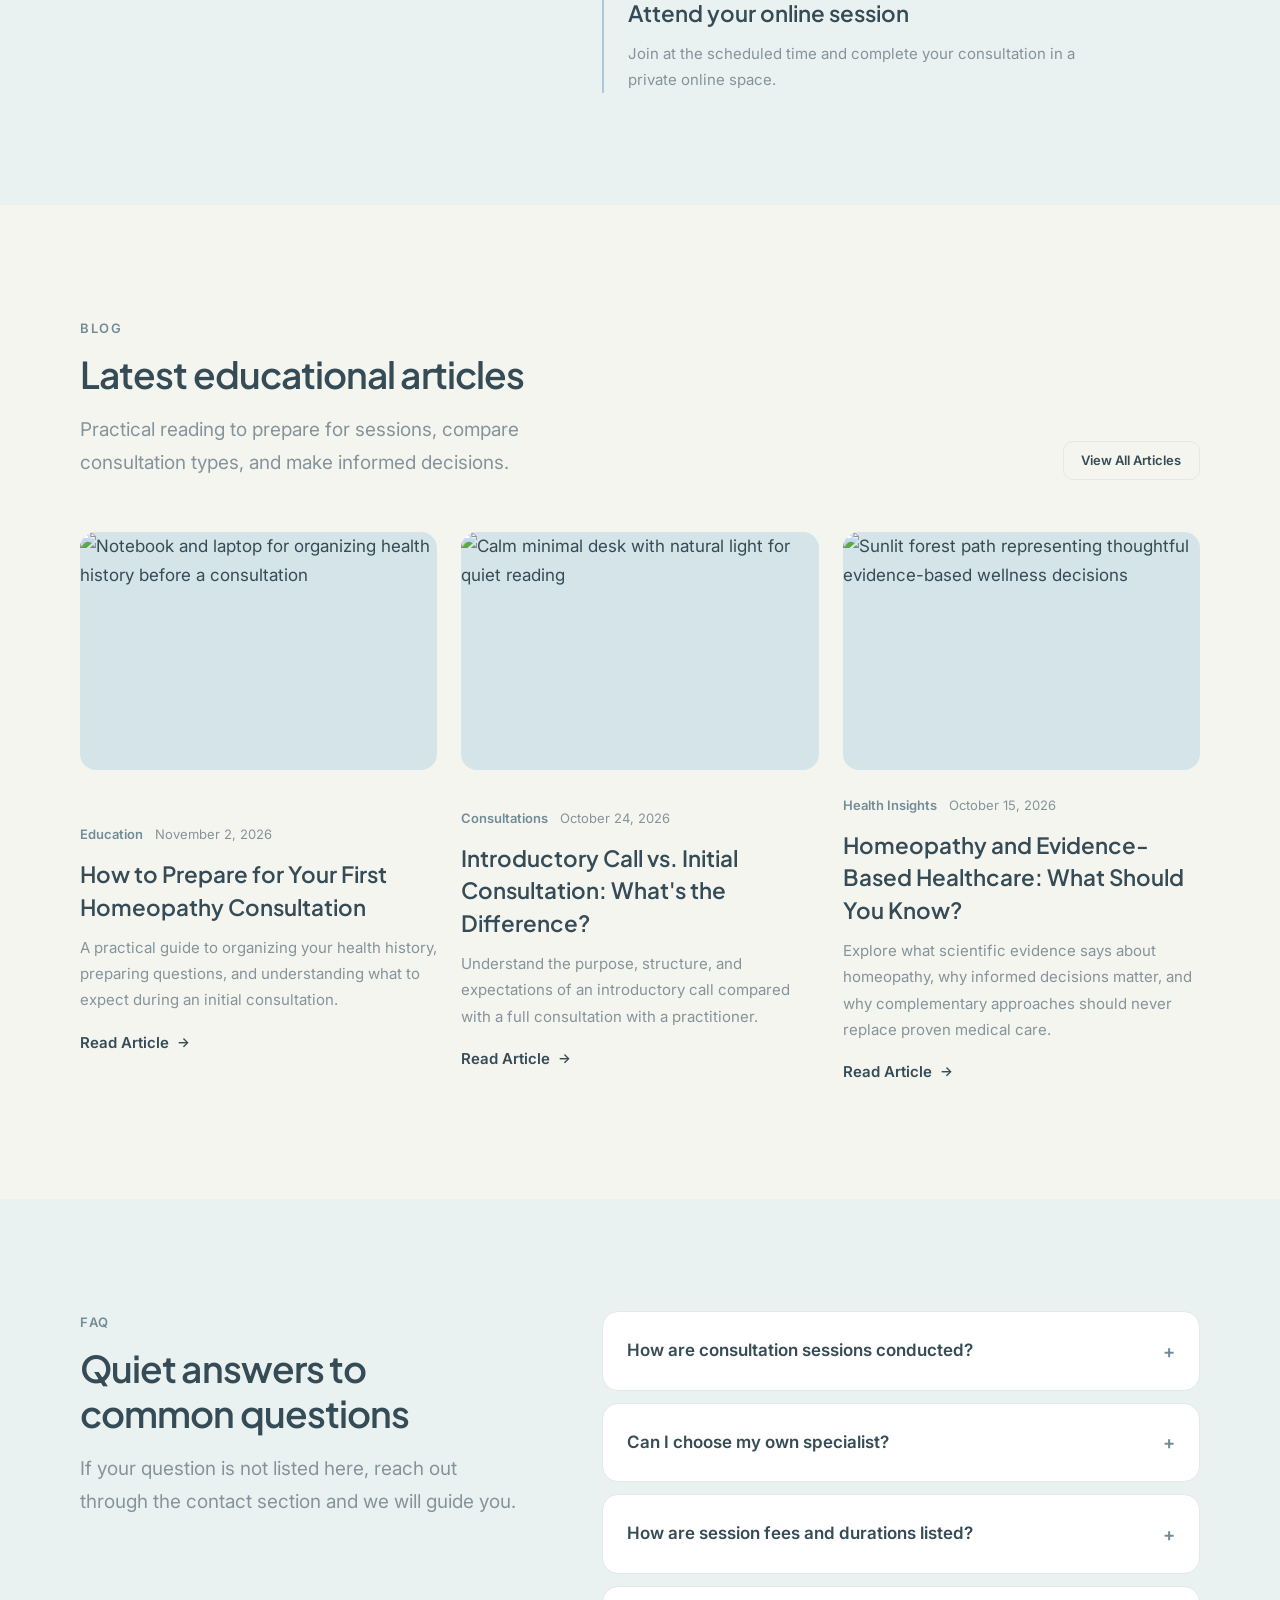
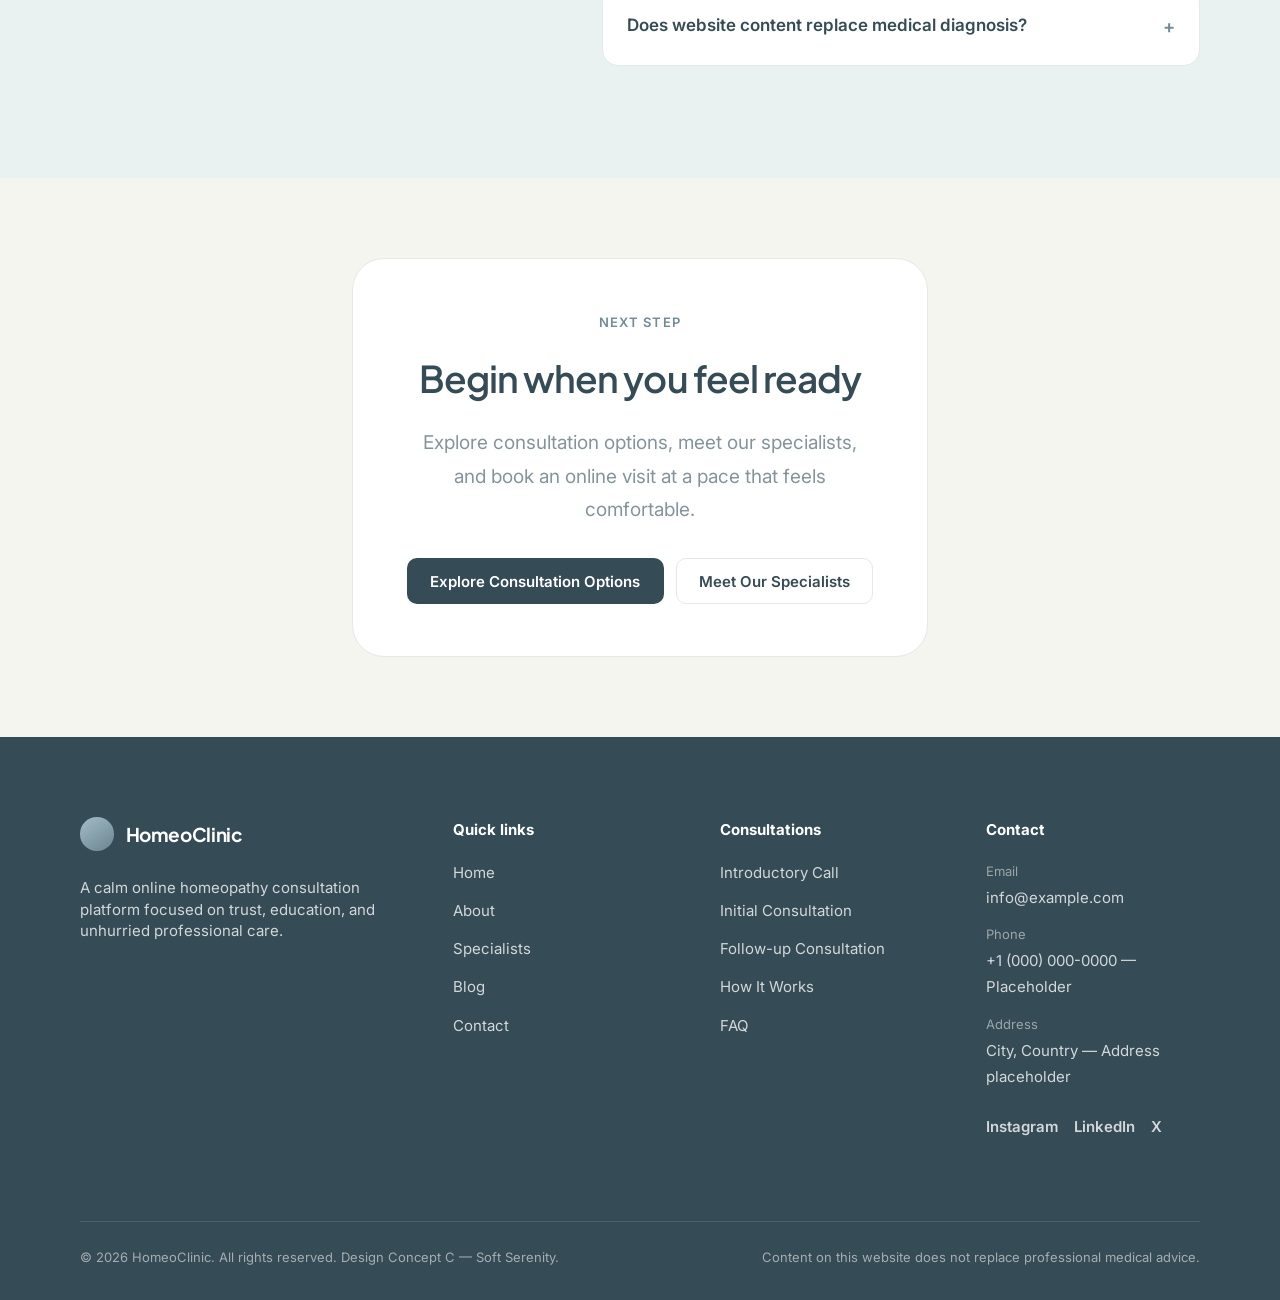
==== commit bf5a3f76: "Publish HomeoClinic green and Soft Serenity concepts with shared hero assets. Co-authored-by: Cursor" ====
--- a/3/index-serenity.html
+++ b/3/index-serenity.html
@@ -10,6 +10,7 @@
   <link href="https://fonts.googleapis.com/css2?family=Inter:wght@400;500;600&family=Manrope:wght@400;500;600;700&family=Plus+Jakarta+Sans:wght@500;600;700&display=swap" rel="stylesheet">
   <link rel="stylesheet" href="css/serenity-style.css">
   <link rel="stylesheet" href="../shared/hero-scroll.css">
+  <link rel="stylesheet" href="../shared/hero-video.css">
 </head>
 <body>
   <a class="skip-link" href="#main">Skip to main content</a>
@@ -61,12 +62,25 @@
           </div>
         </div>
         <figure class="hero__visual" data-hero-visual>
-          <img
-            class="hero__image"
-            src="https://images.unsplash.com/photo-1501004318641-b39e6451bec6?auto=format&fit=crop&w=1400&q=80"
-            alt="Soft daylight on green botanical leaves in a peaceful interior setting"
-            width="1400"
-            height="1600">
+          <div class="hero-media hero__media-frame">
+            <img
+              class="hero-poster"
+              src="../shared/images/hero-meadow-poster.jpg"
+              alt=""
+              width="1920"
+              height="1080">
+            <video
+              class="hero-video"
+              autoplay
+              muted
+              loop
+              playsinline
+              preload="metadata"
+              poster="../shared/images/hero-meadow-poster.jpg">
+              <source src="../shared/videos/hero-meadow-optimized.mp4" type="video/mp4">
+            </video>
+            <div class="hero__video-overlay" aria-hidden="true"></div>
+          </div>
         </figure>
       </div>
     </section>
--- a/3/css/serenity-style.css
+++ b/3/css/serenity-style.css
@@ -482,13 +482,37 @@
   opacity: 0.75;
 }
 
-.hero__image {
+.hero__media-frame {
+  position: relative;
   width: 100%;
   aspect-ratio: 4 / 5;
+  overflow: hidden;
+  border-radius: var(--radius-xl);
+  box-shadow: var(--shadow-soft);
+  background: var(--surface-soft);
+}
+
+.hero__media-frame .hero-video,
+.hero__media-frame .hero-poster {
+  position: absolute;
+  inset: 0;
+  width: 100%;
+  height: 100%;
   object-fit: cover;
   object-position: center;
-  border-radius: var(--radius-xl);
-  box-shadow: var(--shadow-soft);
+}
+
+.hero__video-overlay {
+  position: absolute;
+  inset: 0;
+  z-index: 2;
+  pointer-events: none;
+  background: linear-gradient(
+    165deg,
+    rgba(245, 245, 240, 0.22) 0%,
+    rgba(213, 228, 233, 0.12) 45%,
+    rgba(53, 75, 85, 0.1) 100%
+  );
 }
 
 /* About — editorial */
--- a/shared/hero-video.css
+++ b/shared/hero-video.css
@@ -0,0 +1,45 @@
+/* Shared Hero background video helpers */
+
+.hero-media {
+  position: relative;
+  overflow: hidden;
+}
+
+.hero-video,
+.hero-poster {
+  width: 100%;
+  height: 100%;
+  object-fit: cover;
+  object-position: center;
+  display: block;
+}
+
+.hero-poster {
+  z-index: 0;
+}
+
+.hero-video {
+  z-index: 1;
+}
+
+/* Prefer static poster when motion is reduced */
+@media (prefers-reduced-motion: reduce) {
+  .hero-video {
+    display: none !important;
+  }
+
+  .hero-poster {
+    display: block !important;
+  }
+}
+
+/* Mobile: use poster to reduce bandwidth */
+@media (max-width: 767px) {
+  .hero-video {
+    display: none;
+  }
+
+  .hero-poster {
+    display: block;
+  }
+}
